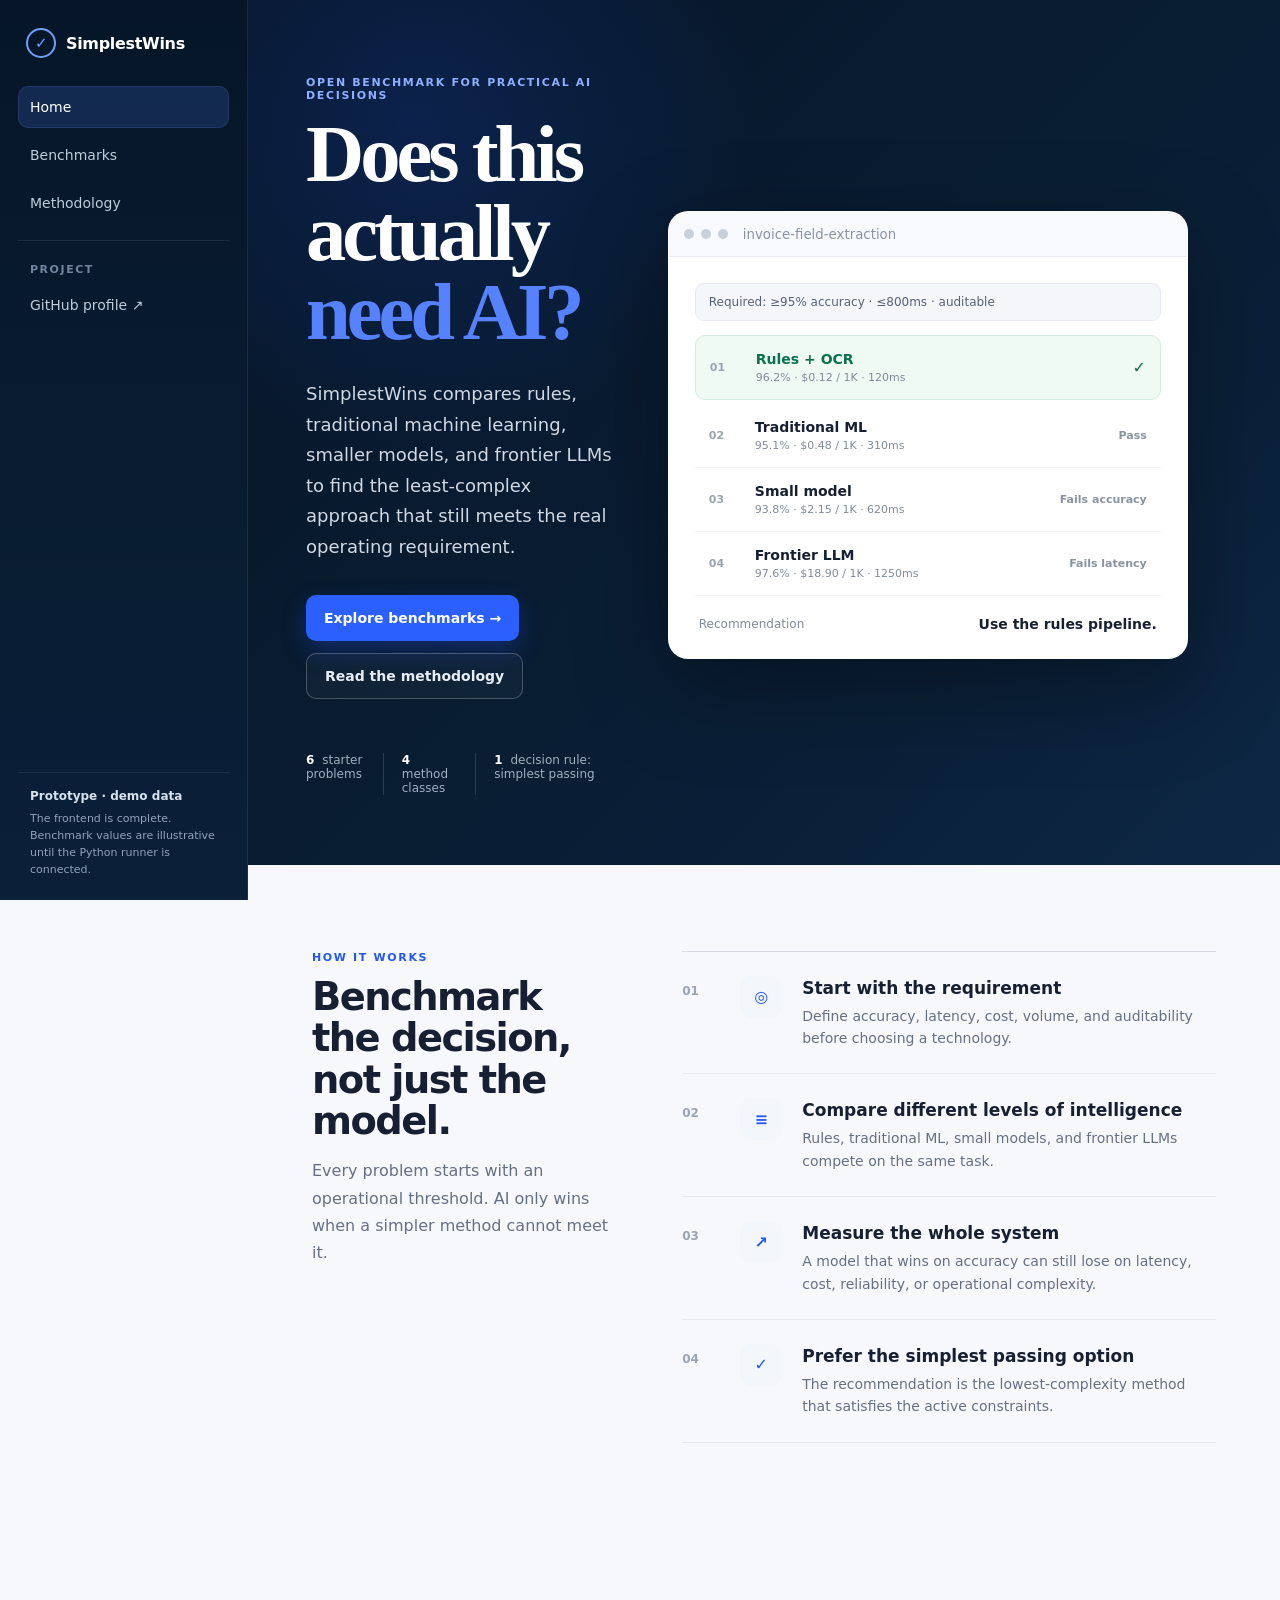
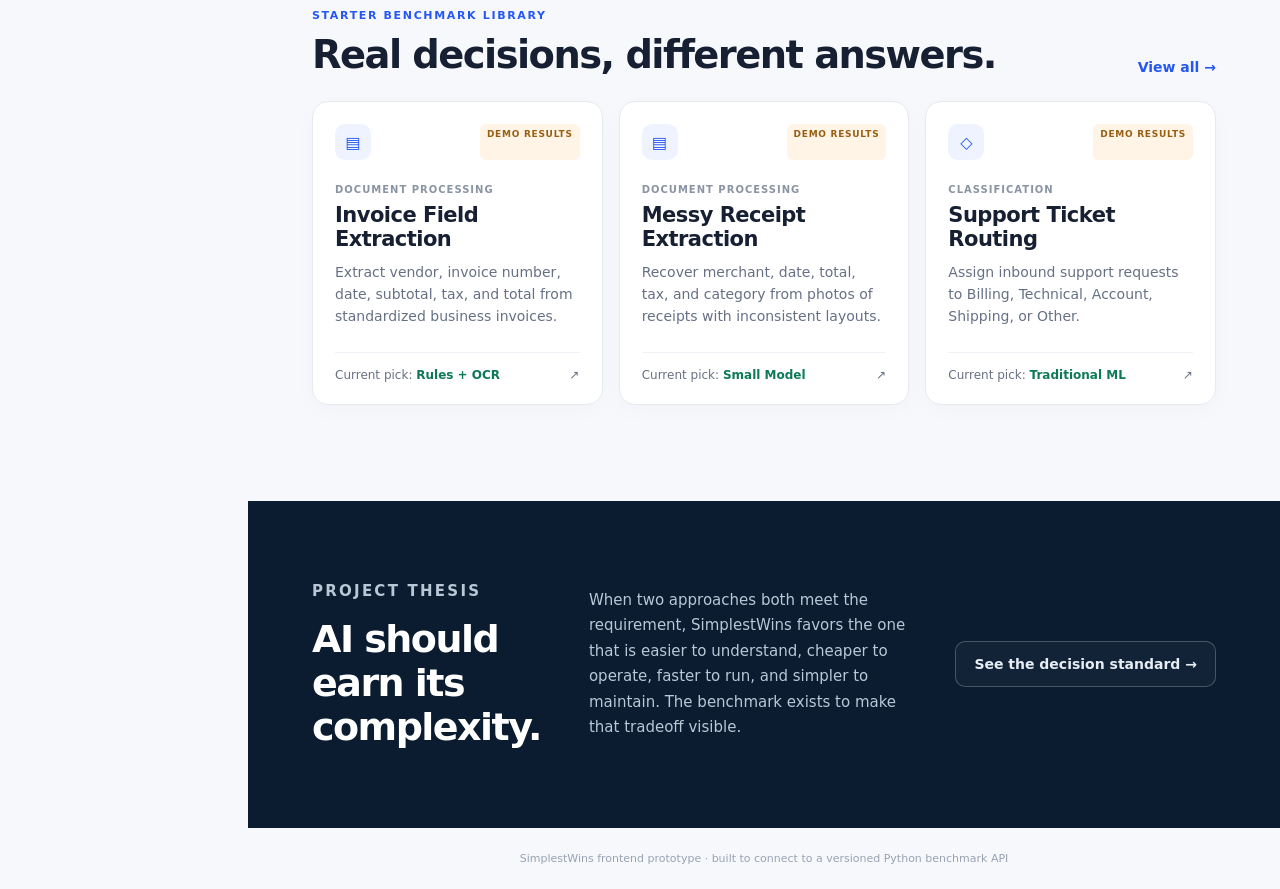
==== frontend/index.html @ 76866b7e "Add SimplestWins frontend, project standard, and backend handoff docs Bring the completed static fro" ====
<!doctype html><html lang="en"><head><meta charset="utf-8"><meta name="viewport" content="width=device-width,initial-scale=1"><meta name="description" content="SimplestWins benchmarks rules, ML, small models, and frontier LLMs to find the simplest method that meets real operating constraints."><title>SimplestWins — Does this actually need AI?</title><link rel="stylesheet" href="assets/styles.css"></head><body>
<div class="shell">
<header class="mobile-header"><div class="brand"><span class="brand-mark">✓</span><span>SimplestWins</span></div><button data-nav-toggle aria-label="Open navigation">☰</button></header>
<aside class="sidebar"><div class="sidebar-brand"><a class="brand" href="index.html"><span class="brand-mark">✓</span><span>SimplestWins</span></a></div><nav class="nav"><a class="active" href="index.html">Home</a><a href="benchmarks.html">Benchmarks</a><a href="methodology.html">Methodology</a></nav><div class="side-label">Project</div><nav class="nav"><a href="https://github.com/ParthD25" target="_blank" rel="noreferrer">GitHub profile ↗</a></nav><div class="side-footer"><strong>Prototype · demo data</strong><p>The frontend is complete. Benchmark values are illustrative until the Python runner is connected.</p></div></aside><button class="sidebar-scrim" hidden aria-label="Close navigation"></button>
<main class="main">
<section class="hero"><div class="hero-copy"><p class="hero-kicker">Open benchmark for practical AI decisions</p><h1>Does this actually <span>need AI?</span></h1><p class="hero-lede">SimplestWins compares rules, traditional machine learning, smaller models, and frontier LLMs to find the least-complex approach that still meets the real operating requirement.</p><div class="actions"><a class="btn primary" href="benchmarks.html">Explore benchmarks →</a><a class="btn secondary" href="methodology.html">Read the methodology</a></div><div class="hero-proof"><span><strong>6</strong> starter problems</span><span><strong>4</strong> method classes</span><span><strong>1</strong> decision rule: simplest passing</span></div></div>
<div class="decision-window"><div class="window-bar"><i></i><i></i><i></i><small>invoice-field-extraction</small></div><div class="decision-content"><div class="decision-question">Required: ≥95% accuracy · ≤800ms · auditable</div><div class="decision-method winner"><span class="method-code">01</span><div><strong>Rules + OCR</strong><small>96.2% · $0.12 / 1K · 120ms</small></div><span>✓</span></div><div class="decision-method"><span class="method-code">02</span><div><strong>Traditional ML</strong><small>95.1% · $0.48 / 1K · 310ms</small></div><span class="method-state">Pass</span></div><div class="decision-method"><span class="method-code">03</span><div><strong>Small model</strong><small>93.8% · $2.15 / 1K · 620ms</small></div><span class="method-state">Fails accuracy</span></div><div class="decision-method"><span class="method-code">04</span><div><strong>Frontier LLM</strong><small>97.6% · $18.90 / 1K · 1250ms</small></div><span class="method-state">Fails latency</span></div><div class="decision-footer"><span>Recommendation</span><strong>Use the rules pipeline.</strong></div></div></div></section>
<section class="section split"><div class="section-intro"><p class="eyebrow">How it works</p><h2>Benchmark the decision, not just the model.</h2><p>Every problem starts with an operational threshold. AI only wins when a simpler method cannot meet it.</p></div><div class="principle-list"><article class="principle-row"><span class="principle-number">01</span><span class="principle-icon">◎</span><div><h3>Start with the requirement</h3><p>Define accuracy, latency, cost, volume, and auditability before choosing a technology.</p></div></article><article class="principle-row"><span class="principle-number">02</span><span class="principle-icon">≡</span><div><h3>Compare different levels of intelligence</h3><p>Rules, traditional ML, small models, and frontier LLMs compete on the same task.</p></div></article><article class="principle-row"><span class="principle-number">03</span><span class="principle-icon">↗</span><div><h3>Measure the whole system</h3><p>A model that wins on accuracy can still lose on latency, cost, reliability, or operational complexity.</p></div></article><article class="principle-row"><span class="principle-number">04</span><span class="principle-icon">✓</span><div><h3>Prefer the simplest passing option</h3><p>The recommendation is the lowest-complexity method that satisfies the active constraints.</p></div></article></div></section>
<section class="featured"><div class="section-heading"><div><p class="eyebrow">Starter benchmark library</p><h2>Real decisions, different answers.</h2></div><a class="text-link" href="benchmarks.html">View all →</a></div><div class="problem-grid" data-home-problems></div></section>
<section class="closing"><div><p class="eyebrow">Project thesis</p><h2>AI should earn its complexity.</h2></div><p>When two approaches both meet the requirement, SimplestWins favors the one that is easier to understand, cheaper to operate, faster to run, and simpler to maintain. The benchmark exists to make that tradeoff visible.</p><a class="btn secondary" href="methodology.html">See the decision standard →</a></section>
<footer class="footer-note">SimplestWins frontend prototype · built to connect to a versioned Python benchmark API</footer>
</main></div>
<script type="module">import{setupMobileNav,renderProblemCards,benchmarkProblems}from'./assets/app.js';setupMobileNav();renderProblemCards(document.querySelector('[data-home-problems]'),benchmarkProblems.slice(0,3));</script></body></html>
---- frontend/assets/styles.css ----
:root{font-family:Inter,ui-sans-serif,system-ui,-apple-system,BlinkMacSystemFont,"Segoe UI",sans-serif;color:#172033;background:#f7f8fb;--ink:#172033;--muted:#667085;--subtle:#98a2b3;--line:#e6e9ef;--line2:#d7dce5;--surface:#fff;--navy:#07192d;--navy2:#0a2039;--blue:#2457f5;--blueSoft:#eef3ff;--green:#15966b;--greenSoft:#eaf8f2;--amber:#b96a08;--amberSoft:#fff4e5;--red:#d14343;--purple:#7756d8}*{box-sizing:border-box}html{scroll-behavior:smooth}body{margin:0;min-width:320px;background:#f7f8fb}a{text-decoration:none;color:inherit}button,input{font:inherit}button{cursor:pointer}a:focus-visible,button:focus-visible,input:focus-visible,[tabindex="0"]:focus-visible{outline:3px solid rgba(36,87,245,.25);outline-offset:2px}.shell{min-height:100vh}.sidebar{position:fixed;inset:0 auto 0 0;width:248px;background:linear-gradient(180deg,#061628 0%,#0a2039 100%);color:#fff;z-index:30;padding:24px 18px 18px;display:flex;flex-direction:column;border-right:1px solid rgba(255,255,255,.08)}.brand{display:flex;align-items:center;gap:10px;font-weight:780;letter-spacing:-.02em}.brand-mark{width:30px;height:30px;border:2px solid #70a0ff;border-radius:50%;display:grid;place-items:center;color:#70a0ff;font-size:15px}.sidebar-brand{padding:4px 8px 28px}.nav{display:grid;gap:6px}.nav a{display:flex;align-items:center;min-height:42px;padding:0 12px;border-radius:10px;color:#bfccda;font-size:14px}.nav a:hover{color:#fff;background:rgba(255,255,255,.06)}.nav a.active{color:#fff;background:rgba(80,130,255,.18);box-shadow:inset 0 0 0 1px rgba(105,148,255,.14)}.side-label{color:#6f86a1;font-size:11px;font-weight:800;text-transform:uppercase;letter-spacing:.14em;padding:22px 12px 8px;border-top:1px solid rgba(255,255,255,.09);margin-top:16px}.side-footer{margin-top:auto;padding:16px 12px 4px;border-top:1px solid rgba(255,255,255,.08);color:#8fa4b9}.side-footer strong{display:block;color:#d8e2ed;font-size:12px}.side-footer p{font-size:11px;line-height:1.55;margin:7px 0 0}.main{margin-left:248px;min-height:100vh}.mobile-header{display:none}.sidebar-scrim{display:none}.page{width:100%}.standard,.benchmark-page{max-width:1420px;margin:0 auto;padding:56px 48px 72px}.eyebrow,.hero-kicker{font-size:11px;text-transform:uppercase;letter-spacing:.15em;font-weight:800;color:var(--blue);margin:0 0 12px}.page-header{margin-bottom:36px}.page-header h1,.benchmark-header h1{margin:0;color:var(--ink);font-size:clamp(36px,4vw,58px);letter-spacing:-.045em;line-height:1.02;max-width:930px}.page-header p{color:var(--muted);font-size:17px;line-height:1.65;max-width:780px;margin:16px 0 0}.hero{min-height:690px;display:grid;grid-template-columns:minmax(0,.9fr) minmax(520px,1.1fr);gap:54px;align-items:center;padding:76px 58px 70px;background:radial-gradient(circle at 16% 14%,rgba(36,87,245,.17),transparent 30%),linear-gradient(135deg,#061526 0%,#0a2038 72%,#0d2745 100%);color:#fff}.hero-copy{max-width:660px}.hero-kicker{color:#8fb0ff}.hero h1{font-family:Georgia,"Times New Roman",serif;font-weight:700;font-size:clamp(56px,6.3vw,92px);line-height:.98;letter-spacing:-.05em;margin:0}.hero h1 span{color:#5682ff}.hero-lede{color:#d1d9e4;font-size:18px;line-height:1.7;max-width:640px;margin:28px 0 0}.actions{display:flex;gap:12px;margin-top:32px;flex-wrap:wrap}.btn{min-height:46px;display:inline-flex;align-items:center;justify-content:center;gap:9px;border-radius:10px;padding:0 18px;font-size:14px;font-weight:730;border:0}.btn.primary{background:#2b60ff;color:#fff;box-shadow:0 10px 24px rgba(36,87,245,.28)}.btn.primary:hover{background:#3d6dff}.btn.secondary{color:#e7edf5;border:1px solid rgba(255,255,255,.23);background:rgba(255,255,255,.03)}.hero-proof{display:flex;margin-top:54px;color:#9fb0c0;font-size:12px}.hero-proof span{padding:0 18px;border-right:1px solid rgba(255,255,255,.14)}.hero-proof span:first-child{padding-left:0}.hero-proof span:last-child{border:0}.hero-proof strong{color:#fff;margin-right:4px}.decision-window{border-radius:20px;overflow:hidden;background:#fff;color:var(--ink);box-shadow:0 30px 90px rgba(0,0,0,.35);border:1px solid rgba(255,255,255,.12)}.window-bar{height:45px;display:flex;align-items:center;gap:7px;padding:0 15px;border-bottom:1px solid #e9edf3;background:#f7f9fc}.window-bar i{width:10px;height:10px;border-radius:50%;background:#c9d0da}.window-bar small{margin-left:8px;color:#8a94a3}.decision-content{padding:26px}.decision-question{background:#f4f6fa;border:1px solid #e7eaf0;color:#566173;font-size:12px;padding:11px 13px;border-radius:9px;margin-bottom:14px}.decision-method{display:grid;grid-template-columns:34px 1fr auto;gap:12px;align-items:center;padding:15px 14px;border-bottom:1px solid #edf0f4}.decision-method strong{display:block;font-size:14px}.decision-method small{display:block;color:#818b98;margin-top:4px;font-size:11px}.decision-method.winner{background:#effaf5;border:1px solid #cfeee0;border-radius:10px;margin-bottom:4px;color:#0b7251}.method-code{font-size:11px;color:#9aa4b1;font-weight:800}.method-state{color:#8993a0;font-size:11px;font-weight:700}.decision-footer{display:flex;justify-content:space-between;align-items:center;padding:20px 4px 0;font-size:12px;color:#808a98}.decision-footer strong{color:var(--ink);font-size:14px}.section{padding:86px 64px;max-width:1500px;margin:0 auto}.split{display:grid;grid-template-columns:.72fr 1.28fr;gap:70px}.section-intro h2,.section-heading h2,.benchmark-panel h2{margin:0;font-size:clamp(28px,3vw,44px);letter-spacing:-.04em;line-height:1.08}.section-intro p:last-child{color:var(--muted);line-height:1.7;max-width:500px}.principle-list{border-top:1px solid var(--line2)}.principle-row{display:grid;grid-template-columns:42px 46px 1fr;gap:16px;align-items:start;padding:24px 0;border-bottom:1px solid var(--line)}.principle-number{color:#9aa4b2;font-size:12px;font-weight:760;padding-top:8px}.principle-icon{width:42px;height:42px;border-radius:11px;display:grid;place-items:center;background:#f3f6fb;color:#2457f5;font-weight:800}.principle-row h3{margin:2px 0 7px;font-size:17px}.principle-row p{margin:0;color:var(--muted);line-height:1.6;font-size:14px}.featured{background:#f7f8fb;padding:80px 64px 96px}.featured>*{max-width:1370px;margin-left:auto;margin-right:auto}.section-heading{display:flex;justify-content:space-between;align-items:end;gap:30px;margin-bottom:26px}.text-link{color:#2457f5;font-size:14px;font-weight:730}.problem-grid{display:grid;grid-template-columns:repeat(3,minmax(0,1fr));gap:16px}.problem-card{min-height:290px;background:#fff;border:1px solid var(--line);border-radius:16px;padding:22px;display:flex;flex-direction:column;justify-content:space-between;gap:24px;transition:.18s ease;box-shadow:0 6px 22px rgba(15,23,42,.025)}.problem-card:hover{transform:translateY(-3px);border-color:#cdd5e0;box-shadow:0 18px 40px rgba(15,23,42,.075)}.problem-card-top{display:flex;justify-content:space-between}.category-icon{width:36px;height:36px;display:grid;place-items:center;border-radius:10px;background:#eef3ff;color:#2457f5;font-weight:800}.status-chip{font-size:9px;font-weight:800;text-transform:uppercase;letter-spacing:.08em;padding:5px 7px;border-radius:6px;background:#fff4e5;color:#985f13}.problem-category{font-size:10px;color:#8a94a3;font-weight:800;text-transform:uppercase;letter-spacing:.1em;margin-bottom:8px}.problem-card h3{font-size:21px;letter-spacing:-.025em;margin:0}.problem-card p{color:var(--muted);font-size:14px;line-height:1.58;margin:10px 0 0}.problem-card-bottom{display:flex;justify-content:space-between;color:#667085;font-size:12px;border-top:1px solid #edf0f4;padding-top:15px}.problem-card-bottom strong{color:#0d7958}.closing{background:#0b1c31;color:#fff;padding:72px 64px;display:grid;grid-template-columns:.6fr 1fr auto;gap:48px;align-items:center}.closing h2{margin:0;font-size:38px;letter-spacing:-.04em}.closing p{color:#b9c7d6;line-height:1.7;font-size:15px}.library-controls{display:flex;gap:18px;justify-content:space-between;align-items:center;border:1px solid var(--line);background:#fff;border-radius:14px;padding:10px}.search-box{min-width:250px;display:flex;align-items:center;padding:0 10px;color:#98a2b3}.search-box input{border:0;outline:0;background:transparent;width:100%;min-height:38px;color:var(--ink)}.tabs{display:flex;gap:4px;flex-wrap:wrap}.tabs button{border:0;background:transparent;color:#667085;padding:10px 12px;border-radius:9px;font-size:12px;font-weight:680}.tabs button.active{background:#eef3ff;color:#2457f5}.library-meta{color:#8b95a3;font-size:12px;margin:18px 2px}.library-meta strong{color:var(--ink)}.benchmark-page{padding-top:38px}.breadcrumb{display:flex;gap:10px;color:#98a2b3;font-size:12px;margin-bottom:28px}.benchmark-header{display:grid;grid-template-columns:1fr 360px;gap:48px;align-items:end;margin-bottom:28px}.benchmark-header p{color:var(--muted);font-size:16px;line-height:1.6;max-width:820px}.header-meta{font-size:10px;text-transform:uppercase;letter-spacing:.1em;font-weight:800;color:#667085;margin-bottom:10px}.benchmark-question{border-left:3px solid #2457f5;padding-left:16px}.benchmark-question span{display:block;color:#98a2b3;font-size:9px;font-weight:800;text-transform:uppercase;letter-spacing:.12em;margin-bottom:6px}.benchmark-question strong{font-size:14px;line-height:1.5}.recommendation-banner{display:grid;grid-template-columns:46px 1fr auto;gap:16px;align-items:center;background:var(--greenSoft);border:1px solid #cdebdc;border-radius:15px;padding:18px 20px;margin-bottom:18px}.recommendation-warning{background:var(--amberSoft);border-color:#f3d6a6}.rec-icon{width:42px;height:42px;display:grid;place-items:center;border-radius:12px;background:#d8f4e8;color:#137b59;font-weight:900}.rec-copy span{color:#248160;font-size:9px;font-weight:800;letter-spacing:.1em;text-transform:uppercase}.rec-copy h2{margin:3px 0 2px;font-size:21px}.rec-copy p{margin:0;color:#587065;font-size:12px}.rec-metrics{display:grid;grid-template-columns:repeat(3,minmax(86px,1fr));gap:18px}.rec-metrics div{border-left:1px solid rgba(21,150,107,.18);padding-left:16px}.rec-metrics span{display:block;font-size:9px;color:#6b7c75}.rec-metrics strong{font-size:16px}.panel{background:#fff;border:1px solid var(--line);border-radius:16px;padding:22px;margin-top:18px}.panel-head{display:flex;justify-content:space-between;align-items:center;margin-bottom:18px}.panel-head h2{font-size:21px;margin:0}.text-btn{border:0;background:transparent;color:#647084;font-size:12px}.requirement-grid{display:grid;grid-template-columns:repeat(4,minmax(0,1fr));gap:12px}.field,.switch{border:1px solid #e9ecf1;border-radius:12px;background:#fafbfc;padding:14px;min-height:116px}.field>span,.switch span{display:block;color:#6d7786;font-size:11px;font-weight:680}.field strong{display:block;font-size:18px;margin:8px 0 13px}.field input[type=range]{width:100%;accent-color:#2457f5}.switch{display:flex;justify-content:space-between;gap:10px}.switch small{display:block;color:#99a3af;font-size:10px;line-height:1.45;margin-top:7px}.switch input{width:18px;height:18px;accent-color:#2457f5}.chart-topline{display:flex;justify-content:space-between;gap:30px;align-items:start;margin-bottom:12px}.chart-topline h2{font-size:22px;margin:0}.chart-summary{min-width:220px;border-left:1px solid var(--line);padding-left:18px}.chart-summary strong,.chart-summary span{display:block}.chart-summary strong{font-size:13px}.chart-summary span{color:#7c8796;font-size:11px;margin-top:4px}.chart-scroll{overflow-x:auto}.scatter{min-width:700px;width:100%}.scatter svg{width:100%;height:auto;display:block}.grid-line{stroke:#e8ebf0;stroke-width:1}.grid-line.vertical{stroke-dasharray:3 5}.axis-label,.axis-title,.threshold-label{fill:#7a8594;font-size:11px}.axis-title{font-size:10px;font-weight:650}.threshold-line{stroke:#8bb39f;stroke-width:1.25;stroke-dasharray:5 5}.threshold-label{fill:#4f8d70;font-size:10px;font-weight:700}.data-point{cursor:pointer}.chart-legend{display:flex;gap:18px;flex-wrap:wrap;border-top:1px solid #edf0f4;padding-top:14px;color:#6c7787;font-size:11px}.legend-dot{width:8px;height:8px;display:inline-block;border-radius:50%;margin-right:5px}.l-rules{background:#15966b}.l-ml{background:#2457f5}.l-small{background:#7756d8}.l-frontier{background:#e24a4a}.table-wrap{overflow-x:auto}.results-table{width:100%;border-collapse:collapse;min-width:820px;font-size:12px}.results-table th{text-align:left;color:#8993a1;font-size:9px;text-transform:uppercase;letter-spacing:.08em;padding:10px 12px;border-bottom:1px solid #e8ebf0}.results-table td{padding:13px 12px;border-bottom:1px solid #eef0f3;vertical-align:middle;color:#485365}.winner-row{background:#f3fbf7}.method-cell{display:flex;align-items:flex-start;gap:10px;max-width:390px}.method-cell strong{display:block;color:#172033}.method-cell small{display:block;color:#8b95a2;font-size:10px;line-height:1.45;margin-top:4px}.method-badge{white-space:nowrap;border-radius:5px;padding:4px 6px;font-size:9px;font-weight:800}.method-rules{color:#0e7d58;background:#e7f7f0}.method-traditional-ml{color:#2457f5;background:#eef3ff}.method-small-model{color:#6949c6;background:#f2eeff}.method-frontier-llm{color:#bd3d3d;background:#fff0f0}.pass-label{color:#17825f}.fail-label{color:#c64949}.evidence-strip{display:grid;grid-template-columns:.75fr .9fr 1.35fr;border-top:1px solid var(--line);border-bottom:1px solid var(--line);margin-top:26px;background:#f7f8fa}.evidence-strip>div{padding:18px;border-right:1px solid var(--line)}.evidence-strip>div:last-child{border:0}.evidence-strip span{display:block;color:#98a2b3;font-size:9px;text-transform:uppercase;font-weight:780;letter-spacing:.1em}.evidence-strip strong{display:block;color:#344054;font-size:11px;line-height:1.45;margin-top:4px}.evidence-strip small{display:block;color:#8c96a3;font-size:10px;margin-top:3px}.methodology-thesis{background:#0b1c31;color:#fff;display:grid;grid-template-columns:44px 1fr;gap:16px;border-radius:18px;padding:28px;margin-bottom:24px}.methodology-thesis .big-icon{color:#83a8ff;font-size:25px}.methodology-thesis span{color:#8fa8c3;text-transform:uppercase;font-size:9px;font-weight:800;letter-spacing:.12em}.methodology-thesis h2{margin:7px 0;font-size:28px;letter-spacing:-.035em}.methodology-thesis p{margin:0;color:#b8c4d1;font-size:13px}.standard-list{border-top:1px solid var(--line2)}.standard-list article{display:grid;grid-template-columns:58px 1fr;gap:18px;padding:22px 4px;border-bottom:1px solid var(--line)}.standard-number{color:#2457f5;font-size:13px;font-weight:800}.standard-list h3{margin:0 0 6px;font-size:17px}.standard-list p{margin:0;color:var(--muted);line-height:1.65;max-width:900px;font-size:14px}.methodology-grid{display:grid;grid-template-columns:repeat(4,minmax(0,1fr));gap:12px;margin-top:24px}.methodology-grid article{border:1px solid var(--line);background:#fff;border-radius:14px;padding:18px}.methodology-grid b{color:#2457f5}.methodology-grid h3{margin:13px 0 7px}.methodology-grid p{margin:0;color:var(--muted);line-height:1.55;font-size:12px}.methodology-callout{margin-top:22px;border:1px solid #cfe8dd;background:#effaf5;padding:17px 18px;border-radius:14px;color:#1d6f55}.methodology-callout p{color:#5e7f72;font-size:12px}.footer-note{padding:24px 48px;color:#98a2b3;font-size:11px;text-align:center}@media(max-width:1180px){.hero{grid-template-columns:1fr}.hero-copy{max-width:780px}.split{grid-template-columns:1fr;gap:30px}.closing{grid-template-columns:1fr;gap:18px}.problem-grid{grid-template-columns:repeat(2,minmax(0,1fr))}.benchmark-header{grid-template-columns:1fr;gap:20px}.requirement-grid{grid-template-columns:repeat(2,minmax(0,1fr))}.recommendation-banner{grid-template-columns:44px 1fr}.rec-metrics{grid-column:2/-1}.methodology-grid{grid-template-columns:repeat(2,minmax(0,1fr))}}@media(max-width:860px){.sidebar{transform:translateX(-104%);transition:.22s ease}.sidebar.sidebar-open{transform:translateX(0)}.main{margin-left:0;padding-top:58px}.mobile-header{position:fixed;inset:0 0 auto 0;z-index:25;height:58px;display:flex;align-items:center;justify-content:space-between;background:#07192d;color:#fff;padding:0 16px;border-bottom:1px solid rgba(255,255,255,.08)}.mobile-header button{width:38px;height:38px;border-radius:9px;border:1px solid rgba(255,255,255,.13);background:rgba(255,255,255,.05);color:#fff}.sidebar-scrim{position:fixed;inset:58px 0 0;z-index:20;background:rgba(2,9,18,.42);border:0;width:100%}.standard,.benchmark-page{padding:38px 20px 56px}.hero{padding:56px 24px 50px}.section,.featured,.closing{padding-left:24px;padding-right:24px}.library-controls{flex-direction:column;align-items:stretch}.search-box{min-width:0}.tabs{overflow-x:auto;flex-wrap:nowrap}.tabs button{white-space:nowrap}.chart-topline{flex-direction:column}.chart-summary{border:0;padding:0}.evidence-strip{grid-template-columns:1fr}.evidence-strip>div{border-right:0;border-bottom:1px solid var(--line)}}@media(max-width:620px){.hero h1{font-size:52px}.hero-lede{font-size:16px}.actions{flex-direction:column}.btn{width:100%}.hero-proof{display:grid;gap:10px}.hero-proof span{border:0;padding:0}.decision-content{padding:16px}.decision-method{grid-template-columns:28px 1fr}.decision-method>:last-child{grid-column:2}.decision-footer{flex-direction:column;align-items:flex-start;gap:4px}.principle-row{grid-template-columns:34px 1fr}.principle-icon{display:none}.problem-grid{grid-template-columns:1fr}.section-heading{align-items:flex-start;flex-direction:column}.requirement-grid,.methodology-grid{grid-template-columns:1fr}.recommendation-banner{grid-template-columns:1fr}.rec-metrics{grid-column:auto;grid-template-columns:repeat(3,1fr);width:100%;gap:6px}.benchmark-header h1,.page-header h1{font-size:38px}.benchmark-page{padding-left:14px;padding-right:14px}.panel{padding:16px}}
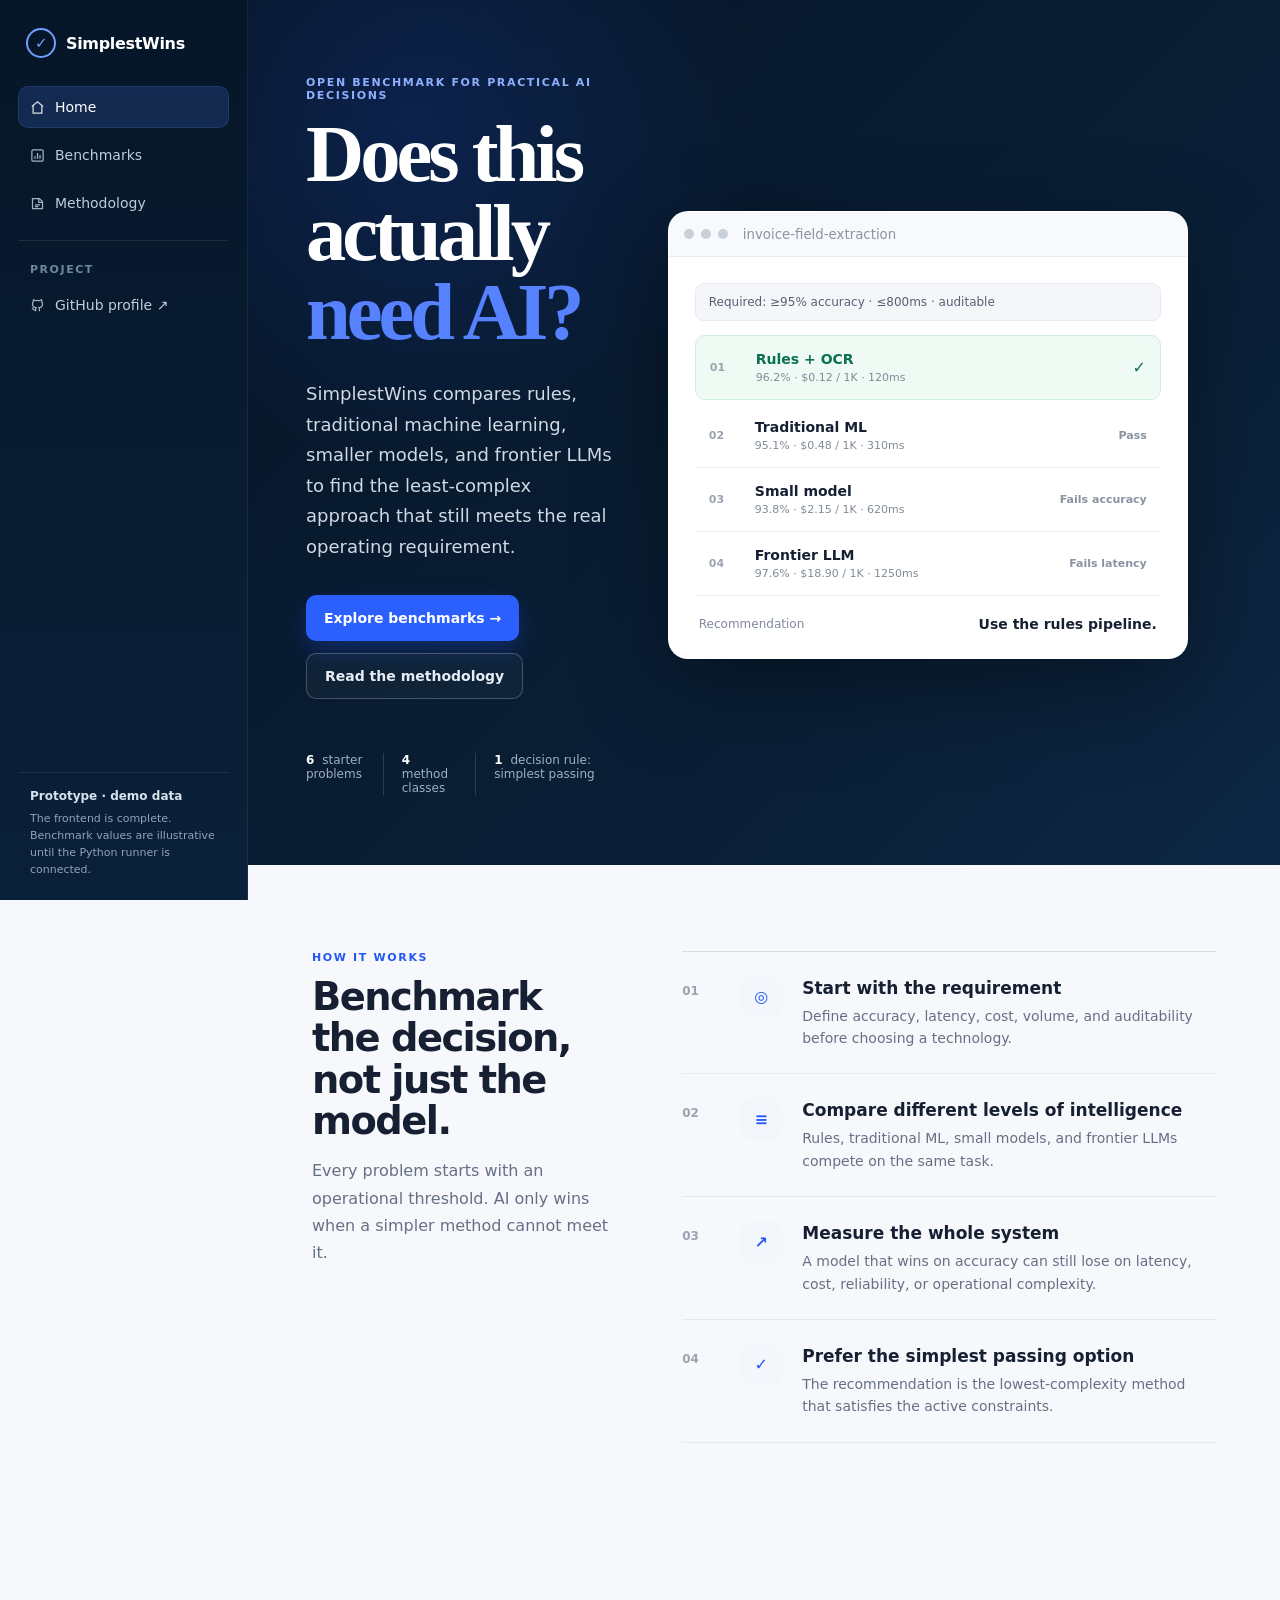
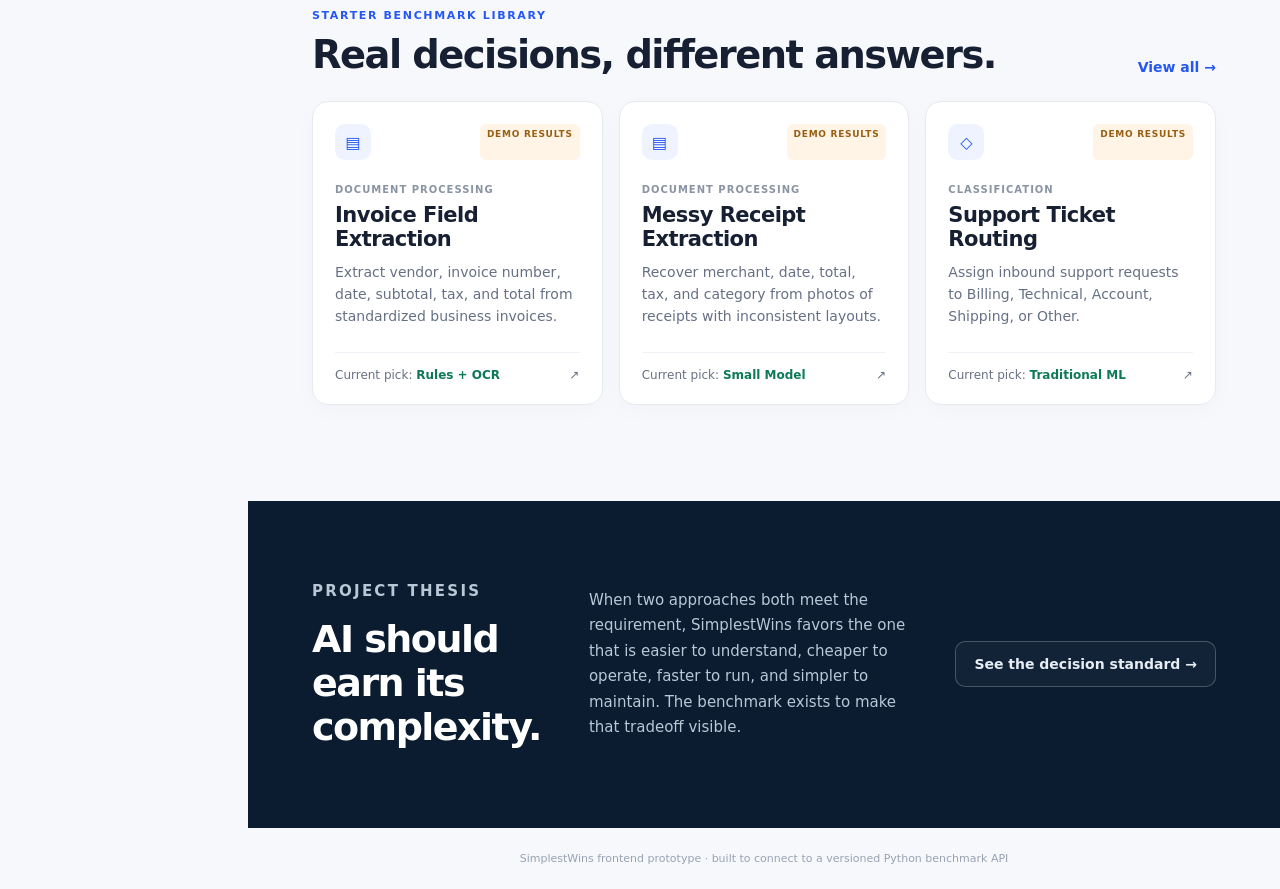
==== commit 35203f00: "Rebuild the benchmark page as a dense decision dashboard The benchmark detail page was a tall single" ====
--- a/frontend/index.html
+++ b/frontend/index.html
@@ -1,7 +1,7 @@
-<!doctype html><html lang="en"><head><meta charset="utf-8"><meta name="viewport" content="width=device-width,initial-scale=1"><meta name="description" content="SimplestWins benchmarks rules, ML, small models, and frontier LLMs to find the simplest method that meets real operating constraints."><title>SimplestWins — Does this actually need AI?</title><link rel="stylesheet" href="assets/styles.css"></head><body>
+<!doctype html><html lang="en"><head><meta charset="utf-8"><meta name="viewport" content="width=device-width,initial-scale=1"><meta name="description" content="SimplestWins benchmarks rules, ML, small models, and frontier LLMs to find the simplest method that meets real operating constraints."><title>SimplestWins — Does this actually need AI?</title><link rel="icon" href="favicon.svg" type="image/svg+xml"><link rel="stylesheet" href="assets/styles.css"></head><body>
 <div class="shell">
 <header class="mobile-header"><div class="brand"><span class="brand-mark">✓</span><span>SimplestWins</span></div><button data-nav-toggle aria-label="Open navigation">☰</button></header>
-<aside class="sidebar"><div class="sidebar-brand"><a class="brand" href="index.html"><span class="brand-mark">✓</span><span>SimplestWins</span></a></div><nav class="nav"><a class="active" href="index.html">Home</a><a href="benchmarks.html">Benchmarks</a><a href="methodology.html">Methodology</a></nav><div class="side-label">Project</div><nav class="nav"><a href="https://github.com/ParthD25" target="_blank" rel="noreferrer">GitHub profile ↗</a></nav><div class="side-footer"><strong>Prototype · demo data</strong><p>The frontend is complete. Benchmark values are illustrative until the Python runner is connected.</p></div></aside><button class="sidebar-scrim" hidden aria-label="Close navigation"></button>
+<aside class="sidebar"><div class="sidebar-brand"><a class="brand" href="index.html"><span class="brand-mark">✓</span><span>SimplestWins</span></a></div><nav class="nav"><a class="active" href="index.html"><svg viewBox="0 0 24 24" fill="none" stroke="currentColor" stroke-width="2" aria-hidden="true"><path d="M3 10.5 12 3l9 7.5"/><path d="M5 9.5V21h14V9.5"/></svg>Home</a><a href="benchmarks.html"><svg viewBox="0 0 24 24" fill="none" stroke="currentColor" stroke-width="2" aria-hidden="true"><rect x="3" y="3" width="18" height="18" rx="2"/><path d="M8 13v4M12 8v9M16 11v6"/></svg>Benchmarks</a><a href="methodology.html"><svg viewBox="0 0 24 24" fill="none" stroke="currentColor" stroke-width="2" aria-hidden="true"><path d="M4 4h11l5 5v11H4z"/><path d="M14 4v6h6M8 14h8M8 17h5"/></svg>Methodology</a></nav><div class="side-label">Project</div><nav class="nav"><a href="https://github.com/ParthD25" target="_blank" rel="noreferrer"><svg viewBox="0 0 24 24" fill="none" stroke="currentColor" stroke-width="2" aria-hidden="true"><path d="M9 19c-4 1.4-4-2.5-6-3m12 5v-3.5c0-1 .1-1.4-.5-2 2.8-.3 5.5-1.4 5.5-6a4.6 4.6 0 0 0-1.3-3.2 4.3 4.3 0 0 0-.1-3.2s-1.1-.3-3.5 1.3a12 12 0 0 0-6.2 0C6.5 2.8 5.4 3.1 5.4 3.1a4.3 4.3 0 0 0-.1 3.2A4.6 4.6 0 0 0 4 9.5c0 4.6 2.7 5.7 5.5 6-.6.6-.6 1.2-.5 2V21"/></svg>GitHub profile ↗</a></nav><div class="side-footer"><strong>Prototype · demo data</strong><p>The frontend is complete. Benchmark values are illustrative until the Python runner is connected.</p></div></aside><button class="sidebar-scrim" hidden aria-label="Close navigation"></button>
 <main class="main">
 <section class="hero"><div class="hero-copy"><p class="hero-kicker">Open benchmark for practical AI decisions</p><h1>Does this actually <span>need AI?</span></h1><p class="hero-lede">SimplestWins compares rules, traditional machine learning, smaller models, and frontier LLMs to find the least-complex approach that still meets the real operating requirement.</p><div class="actions"><a class="btn primary" href="benchmarks.html">Explore benchmarks →</a><a class="btn secondary" href="methodology.html">Read the methodology</a></div><div class="hero-proof"><span><strong>6</strong> starter problems</span><span><strong>4</strong> method classes</span><span><strong>1</strong> decision rule: simplest passing</span></div></div>
 <div class="decision-window"><div class="window-bar"><i></i><i></i><i></i><small>invoice-field-extraction</small></div><div class="decision-content"><div class="decision-question">Required: ≥95% accuracy · ≤800ms · auditable</div><div class="decision-method winner"><span class="method-code">01</span><div><strong>Rules + OCR</strong><small>96.2% · $0.12 / 1K · 120ms</small></div><span>✓</span></div><div class="decision-method"><span class="method-code">02</span><div><strong>Traditional ML</strong><small>95.1% · $0.48 / 1K · 310ms</small></div><span class="method-state">Pass</span></div><div class="decision-method"><span class="method-code">03</span><div><strong>Small model</strong><small>93.8% · $2.15 / 1K · 620ms</small></div><span class="method-state">Fails accuracy</span></div><div class="decision-method"><span class="method-code">04</span><div><strong>Frontier LLM</strong><small>97.6% · $18.90 / 1K · 1250ms</small></div><span class="method-state">Fails latency</span></div><div class="decision-footer"><span>Recommendation</span><strong>Use the rules pipeline.</strong></div></div></div></section>
--- a/frontend/assets/styles.css
+++ b/frontend/assets/styles.css
@@ -1 +1,132 @@
 :root{font-family:Inter,ui-sans-serif,system-ui,-apple-system,BlinkMacSystemFont,"Segoe UI",sans-serif;color:#172033;background:#f7f8fb;--ink:#172033;--muted:#667085;--subtle:#98a2b3;--line:#e6e9ef;--line2:#d7dce5;--surface:#fff;--navy:#07192d;--navy2:#0a2039;--blue:#2457f5;--blueSoft:#eef3ff;--green:#15966b;--greenSoft:#eaf8f2;--amber:#b96a08;--amberSoft:#fff4e5;--red:#d14343;--purple:#7756d8}*{box-sizing:border-box}html{scroll-behavior:smooth}body{margin:0;min-width:320px;background:#f7f8fb}a{text-decoration:none;color:inherit}button,input{font:inherit}button{cursor:pointer}a:focus-visible,button:focus-visible,input:focus-visible,[tabindex="0"]:focus-visible{outline:3px solid rgba(36,87,245,.25);outline-offset:2px}.shell{min-height:100vh}.sidebar{position:fixed;inset:0 auto 0 0;width:248px;background:linear-gradient(180deg,#061628 0%,#0a2039 100%);color:#fff;z-index:30;padding:24px 18px 18px;display:flex;flex-direction:column;border-right:1px solid rgba(255,255,255,.08)}.brand{display:flex;align-items:center;gap:10px;font-weight:780;letter-spacing:-.02em}.brand-mark{width:30px;height:30px;border:2px solid #70a0ff;border-radius:50%;display:grid;place-items:center;color:#70a0ff;font-size:15px}.sidebar-brand{padding:4px 8px 28px}.nav{display:grid;gap:6px}.nav a{display:flex;align-items:center;min-height:42px;padding:0 12px;border-radius:10px;color:#bfccda;font-size:14px}.nav a:hover{color:#fff;background:rgba(255,255,255,.06)}.nav a.active{color:#fff;background:rgba(80,130,255,.18);box-shadow:inset 0 0 0 1px rgba(105,148,255,.14)}.side-label{color:#6f86a1;font-size:11px;font-weight:800;text-transform:uppercase;letter-spacing:.14em;padding:22px 12px 8px;border-top:1px solid rgba(255,255,255,.09);margin-top:16px}.side-footer{margin-top:auto;padding:16px 12px 4px;border-top:1px solid rgba(255,255,255,.08);color:#8fa4b9}.side-footer strong{display:block;color:#d8e2ed;font-size:12px}.side-footer p{font-size:11px;line-height:1.55;margin:7px 0 0}.main{margin-left:248px;min-height:100vh}.mobile-header{display:none}.sidebar-scrim{display:none}.page{width:100%}.standard,.benchmark-page{max-width:1420px;margin:0 auto;padding:56px 48px 72px}.eyebrow,.hero-kicker{font-size:11px;text-transform:uppercase;letter-spacing:.15em;font-weight:800;color:var(--blue);margin:0 0 12px}.page-header{margin-bottom:36px}.page-header h1,.benchmark-header h1{margin:0;color:var(--ink);font-size:clamp(36px,4vw,58px);letter-spacing:-.045em;line-height:1.02;max-width:930px}.page-header p{color:var(--muted);font-size:17px;line-height:1.65;max-width:780px;margin:16px 0 0}.hero{min-height:690px;display:grid;grid-template-columns:minmax(0,.9fr) minmax(520px,1.1fr);gap:54px;align-items:center;padding:76px 58px 70px;background:radial-gradient(circle at 16% 14%,rgba(36,87,245,.17),transparent 30%),linear-gradient(135deg,#061526 0%,#0a2038 72%,#0d2745 100%);color:#fff}.hero-copy{max-width:660px}.hero-kicker{color:#8fb0ff}.hero h1{font-family:Georgia,"Times New Roman",serif;font-weight:700;font-size:clamp(56px,6.3vw,92px);line-height:.98;letter-spacing:-.05em;margin:0}.hero h1 span{color:#5682ff}.hero-lede{color:#d1d9e4;font-size:18px;line-height:1.7;max-width:640px;margin:28px 0 0}.actions{display:flex;gap:12px;margin-top:32px;flex-wrap:wrap}.btn{min-height:46px;display:inline-flex;align-items:center;justify-content:center;gap:9px;border-radius:10px;padding:0 18px;font-size:14px;font-weight:730;border:0}.btn.primary{background:#2b60ff;color:#fff;box-shadow:0 10px 24px rgba(36,87,245,.28)}.btn.primary:hover{background:#3d6dff}.btn.secondary{color:#e7edf5;border:1px solid rgba(255,255,255,.23);background:rgba(255,255,255,.03)}.hero-proof{display:flex;margin-top:54px;color:#9fb0c0;font-size:12px}.hero-proof span{padding:0 18px;border-right:1px solid rgba(255,255,255,.14)}.hero-proof span:first-child{padding-left:0}.hero-proof span:last-child{border:0}.hero-proof strong{color:#fff;margin-right:4px}.decision-window{border-radius:20px;overflow:hidden;background:#fff;color:var(--ink);box-shadow:0 30px 90px rgba(0,0,0,.35);border:1px solid rgba(255,255,255,.12)}.window-bar{height:45px;display:flex;align-items:center;gap:7px;padding:0 15px;border-bottom:1px solid #e9edf3;background:#f7f9fc}.window-bar i{width:10px;height:10px;border-radius:50%;background:#c9d0da}.window-bar small{margin-left:8px;color:#8a94a3}.decision-content{padding:26px}.decision-question{background:#f4f6fa;border:1px solid #e7eaf0;color:#566173;font-size:12px;padding:11px 13px;border-radius:9px;margin-bottom:14px}.decision-method{display:grid;grid-template-columns:34px 1fr auto;gap:12px;align-items:center;padding:15px 14px;border-bottom:1px solid #edf0f4}.decision-method strong{display:block;font-size:14px}.decision-method small{display:block;color:#818b98;margin-top:4px;font-size:11px}.decision-method.winner{background:#effaf5;border:1px solid #cfeee0;border-radius:10px;margin-bottom:4px;color:#0b7251}.method-code{font-size:11px;color:#9aa4b1;font-weight:800}.method-state{color:#8993a0;font-size:11px;font-weight:700}.decision-footer{display:flex;justify-content:space-between;align-items:center;padding:20px 4px 0;font-size:12px;color:#808a98}.decision-footer strong{color:var(--ink);font-size:14px}.section{padding:86px 64px;max-width:1500px;margin:0 auto}.split{display:grid;grid-template-columns:.72fr 1.28fr;gap:70px}.section-intro h2,.section-heading h2,.benchmark-panel h2{margin:0;font-size:clamp(28px,3vw,44px);letter-spacing:-.04em;line-height:1.08}.section-intro p:last-child{color:var(--muted);line-height:1.7;max-width:500px}.principle-list{border-top:1px solid var(--line2)}.principle-row{display:grid;grid-template-columns:42px 46px 1fr;gap:16px;align-items:start;padding:24px 0;border-bottom:1px solid var(--line)}.principle-number{color:#9aa4b2;font-size:12px;font-weight:760;padding-top:8px}.principle-icon{width:42px;height:42px;border-radius:11px;display:grid;place-items:center;background:#f3f6fb;color:#2457f5;font-weight:800}.principle-row h3{margin:2px 0 7px;font-size:17px}.principle-row p{margin:0;color:var(--muted);line-height:1.6;font-size:14px}.featured{background:#f7f8fb;padding:80px 64px 96px}.featured>*{max-width:1370px;margin-left:auto;margin-right:auto}.section-heading{display:flex;justify-content:space-between;align-items:end;gap:30px;margin-bottom:26px}.text-link{color:#2457f5;font-size:14px;font-weight:730}.problem-grid{display:grid;grid-template-columns:repeat(3,minmax(0,1fr));gap:16px}.problem-card{min-height:290px;background:#fff;border:1px solid var(--line);border-radius:16px;padding:22px;display:flex;flex-direction:column;justify-content:space-between;gap:24px;transition:.18s ease;box-shadow:0 6px 22px rgba(15,23,42,.025)}.problem-card:hover{transform:translateY(-3px);border-color:#cdd5e0;box-shadow:0 18px 40px rgba(15,23,42,.075)}.problem-card-top{display:flex;justify-content:space-between}.category-icon{width:36px;height:36px;display:grid;place-items:center;border-radius:10px;background:#eef3ff;color:#2457f5;font-weight:800}.status-chip{font-size:9px;font-weight:800;text-transform:uppercase;letter-spacing:.08em;padding:5px 7px;border-radius:6px;background:#fff4e5;color:#985f13}.problem-category{font-size:10px;color:#8a94a3;font-weight:800;text-transform:uppercase;letter-spacing:.1em;margin-bottom:8px}.problem-card h3{font-size:21px;letter-spacing:-.025em;margin:0}.problem-card p{color:var(--muted);font-size:14px;line-height:1.58;margin:10px 0 0}.problem-card-bottom{display:flex;justify-content:space-between;color:#667085;font-size:12px;border-top:1px solid #edf0f4;padding-top:15px}.problem-card-bottom strong{color:#0d7958}.closing{background:#0b1c31;color:#fff;padding:72px 64px;display:grid;grid-template-columns:.6fr 1fr auto;gap:48px;align-items:center}.closing h2{margin:0;font-size:38px;letter-spacing:-.04em}.closing p{color:#b9c7d6;line-height:1.7;font-size:15px}.library-controls{display:flex;gap:18px;justify-content:space-between;align-items:center;border:1px solid var(--line);background:#fff;border-radius:14px;padding:10px}.search-box{min-width:250px;display:flex;align-items:center;padding:0 10px;color:#98a2b3}.search-box input{border:0;outline:0;background:transparent;width:100%;min-height:38px;color:var(--ink)}.tabs{display:flex;gap:4px;flex-wrap:wrap}.tabs button{border:0;background:transparent;color:#667085;padding:10px 12px;border-radius:9px;font-size:12px;font-weight:680}.tabs button.active{background:#eef3ff;color:#2457f5}.library-meta{color:#8b95a3;font-size:12px;margin:18px 2px}.library-meta strong{color:var(--ink)}.benchmark-page{padding-top:38px}.breadcrumb{display:flex;gap:10px;color:#98a2b3;font-size:12px;margin-bottom:28px}.benchmark-header{display:grid;grid-template-columns:1fr 360px;gap:48px;align-items:end;margin-bottom:28px}.benchmark-header p{color:var(--muted);font-size:16px;line-height:1.6;max-width:820px}.header-meta{font-size:10px;text-transform:uppercase;letter-spacing:.1em;font-weight:800;color:#667085;margin-bottom:10px}.benchmark-question{border-left:3px solid #2457f5;padding-left:16px}.benchmark-question span{display:block;color:#98a2b3;font-size:9px;font-weight:800;text-transform:uppercase;letter-spacing:.12em;margin-bottom:6px}.benchmark-question strong{font-size:14px;line-height:1.5}.recommendation-banner{display:grid;grid-template-columns:46px 1fr auto;gap:16px;align-items:center;background:var(--greenSoft);border:1px solid #cdebdc;border-radius:15px;padding:18px 20px;margin-bottom:18px}.recommendation-warning{background:var(--amberSoft);border-color:#f3d6a6}.rec-icon{width:42px;height:42px;display:grid;place-items:center;border-radius:12px;background:#d8f4e8;color:#137b59;font-weight:900}.rec-copy span{color:#248160;font-size:9px;font-weight:800;letter-spacing:.1em;text-transform:uppercase}.rec-copy h2{margin:3px 0 2px;font-size:21px}.rec-copy p{margin:0;color:#587065;font-size:12px}.rec-metrics{display:grid;grid-template-columns:repeat(3,minmax(86px,1fr));gap:18px}.rec-metrics div{border-left:1px solid rgba(21,150,107,.18);padding-left:16px}.rec-metrics span{display:block;font-size:9px;color:#6b7c75}.rec-metrics strong{font-size:16px}.panel{background:#fff;border:1px solid var(--line);border-radius:16px;padding:22px;margin-top:18px}.panel-head{display:flex;justify-content:space-between;align-items:center;margin-bottom:18px}.panel-head h2{font-size:21px;margin:0}.text-btn{border:0;background:transparent;color:#647084;font-size:12px}.requirement-grid{display:grid;grid-template-columns:repeat(4,minmax(0,1fr));gap:12px}.field,.switch{border:1px solid #e9ecf1;border-radius:12px;background:#fafbfc;padding:14px;min-height:116px}.field>span,.switch span{display:block;color:#6d7786;font-size:11px;font-weight:680}.field strong{display:block;font-size:18px;margin:8px 0 13px}.field input[type=range]{width:100%;accent-color:#2457f5}.switch{display:flex;justify-content:space-between;gap:10px}.switch small{display:block;color:#99a3af;font-size:10px;line-height:1.45;margin-top:7px}.switch input{width:18px;height:18px;accent-color:#2457f5}.chart-topline{display:flex;justify-content:space-between;gap:30px;align-items:start;margin-bottom:12px}.chart-topline h2{font-size:22px;margin:0}.chart-summary{min-width:220px;border-left:1px solid var(--line);padding-left:18px}.chart-summary strong,.chart-summary span{display:block}.chart-summary strong{font-size:13px}.chart-summary span{color:#7c8796;font-size:11px;margin-top:4px}.chart-scroll{overflow-x:auto}.scatter{min-width:700px;width:100%}.scatter svg{width:100%;height:auto;display:block}.grid-line{stroke:#e8ebf0;stroke-width:1}.grid-line.vertical{stroke-dasharray:3 5}.axis-label,.axis-title,.threshold-label{fill:#7a8594;font-size:11px}.axis-title{font-size:10px;font-weight:650}.threshold-line{stroke:#8bb39f;stroke-width:1.25;stroke-dasharray:5 5}.threshold-label{fill:#4f8d70;font-size:10px;font-weight:700}.data-point{cursor:pointer}.chart-legend{display:flex;gap:18px;flex-wrap:wrap;border-top:1px solid #edf0f4;padding-top:14px;color:#6c7787;font-size:11px}.legend-dot{width:8px;height:8px;display:inline-block;border-radius:50%;margin-right:5px}.l-rules{background:#15966b}.l-ml{background:#2457f5}.l-small{background:#7756d8}.l-frontier{background:#e24a4a}.table-wrap{overflow-x:auto}.results-table{width:100%;border-collapse:collapse;min-width:820px;font-size:12px}.results-table th{text-align:left;color:#8993a1;font-size:9px;text-transform:uppercase;letter-spacing:.08em;padding:10px 12px;border-bottom:1px solid #e8ebf0}.results-table td{padding:13px 12px;border-bottom:1px solid #eef0f3;vertical-align:middle;color:#485365}.winner-row{background:#f3fbf7}.method-cell{display:flex;align-items:flex-start;gap:10px;max-width:390px}.method-cell strong{display:block;color:#172033}.method-cell small{display:block;color:#8b95a2;font-size:10px;line-height:1.45;margin-top:4px}.method-badge{white-space:nowrap;border-radius:5px;padding:4px 6px;font-size:9px;font-weight:800}.method-rules{color:#0e7d58;background:#e7f7f0}.method-traditional-ml{color:#2457f5;background:#eef3ff}.method-small-model{color:#6949c6;background:#f2eeff}.method-frontier-llm{color:#bd3d3d;background:#fff0f0}.pass-label{color:#17825f}.fail-label{color:#c64949}.evidence-strip{display:grid;grid-template-columns:.75fr .9fr 1.35fr;border-top:1px solid var(--line);border-bottom:1px solid var(--line);margin-top:26px;background:#f7f8fa}.evidence-strip>div{padding:18px;border-right:1px solid var(--line)}.evidence-strip>div:last-child{border:0}.evidence-strip span{display:block;color:#98a2b3;font-size:9px;text-transform:uppercase;font-weight:780;letter-spacing:.1em}.evidence-strip strong{display:block;color:#344054;font-size:11px;line-height:1.45;margin-top:4px}.evidence-strip small{display:block;color:#8c96a3;font-size:10px;margin-top:3px}.methodology-thesis{background:#0b1c31;color:#fff;display:grid;grid-template-columns:44px 1fr;gap:16px;border-radius:18px;padding:28px;margin-bottom:24px}.methodology-thesis .big-icon{color:#83a8ff;font-size:25px}.methodology-thesis span{color:#8fa8c3;text-transform:uppercase;font-size:9px;font-weight:800;letter-spacing:.12em}.methodology-thesis h2{margin:7px 0;font-size:28px;letter-spacing:-.035em}.methodology-thesis p{margin:0;color:#b8c4d1;font-size:13px}.standard-list{border-top:1px solid var(--line2)}.standard-list article{display:grid;grid-template-columns:58px 1fr;gap:18px;padding:22px 4px;border-bottom:1px solid var(--line)}.standard-number{color:#2457f5;font-size:13px;font-weight:800}.standard-list h3{margin:0 0 6px;font-size:17px}.standard-list p{margin:0;color:var(--muted);line-height:1.65;max-width:900px;font-size:14px}.methodology-grid{display:grid;grid-template-columns:repeat(4,minmax(0,1fr));gap:12px;margin-top:24px}.methodology-grid article{border:1px solid var(--line);background:#fff;border-radius:14px;padding:18px}.methodology-grid b{color:#2457f5}.methodology-grid h3{margin:13px 0 7px}.methodology-grid p{margin:0;color:var(--muted);line-height:1.55;font-size:12px}.methodology-callout{margin-top:22px;border:1px solid #cfe8dd;background:#effaf5;padding:17px 18px;border-radius:14px;color:#1d6f55}.methodology-callout p{color:#5e7f72;font-size:12px}.footer-note{padding:24px 48px;color:#98a2b3;font-size:11px;text-align:center}@media(max-width:1180px){.hero{grid-template-columns:1fr}.hero-copy{max-width:780px}.split{grid-template-columns:1fr;gap:30px}.closing{grid-template-columns:1fr;gap:18px}.problem-grid{grid-template-columns:repeat(2,minmax(0,1fr))}.benchmark-header{grid-template-columns:1fr;gap:20px}.requirement-grid{grid-template-columns:repeat(2,minmax(0,1fr))}.recommendation-banner{grid-template-columns:44px 1fr}.rec-metrics{grid-column:2/-1}.methodology-grid{grid-template-columns:repeat(2,minmax(0,1fr))}}@media(max-width:860px){.sidebar{transform:translateX(-104%);transition:.22s ease}.sidebar.sidebar-open{transform:translateX(0)}.main{margin-left:0;padding-top:58px}.mobile-header{position:fixed;inset:0 0 auto 0;z-index:25;height:58px;display:flex;align-items:center;justify-content:space-between;background:#07192d;color:#fff;padding:0 16px;border-bottom:1px solid rgba(255,255,255,.08)}.mobile-header button{width:38px;height:38px;border-radius:9px;border:1px solid rgba(255,255,255,.13);background:rgba(255,255,255,.05);color:#fff}.sidebar-scrim{position:fixed;inset:58px 0 0;z-index:20;background:rgba(2,9,18,.42);border:0;width:100%}.standard,.benchmark-page{padding:38px 20px 56px}.hero{padding:56px 24px 50px}.section,.featured,.closing{padding-left:24px;padding-right:24px}.library-controls{flex-direction:column;align-items:stretch}.search-box{min-width:0}.tabs{overflow-x:auto;flex-wrap:nowrap}.tabs button{white-space:nowrap}.chart-topline{flex-direction:column}.chart-summary{border:0;padding:0}.evidence-strip{grid-template-columns:1fr}.evidence-strip>div{border-right:0;border-bottom:1px solid var(--line)}}@media(max-width:620px){.hero h1{font-size:52px}.hero-lede{font-size:16px}.actions{flex-direction:column}.btn{width:100%}.hero-proof{display:grid;gap:10px}.hero-proof span{border:0;padding:0}.decision-content{padding:16px}.decision-method{grid-template-columns:28px 1fr}.decision-method>:last-child{grid-column:2}.decision-footer{flex-direction:column;align-items:flex-start;gap:4px}.principle-row{grid-template-columns:34px 1fr}.principle-icon{display:none}.problem-grid{grid-template-columns:1fr}.section-heading{align-items:flex-start;flex-direction:column}.requirement-grid,.methodology-grid{grid-template-columns:1fr}.recommendation-banner{grid-template-columns:1fr}.rec-metrics{grid-column:auto;grid-template-columns:repeat(3,1fr);width:100%;gap:6px}.benchmark-header h1,.page-header h1{font-size:38px}.benchmark-page{padding-left:14px;padding-right:14px}.panel{padding:16px}}
+
+/* ============================================================================
+   Dashboard workspace — benchmark detail
+   Three zones: fixed rail (nav), fluid workspace, right rail (context).
+   Built to the density of docs/qa/design-concept.png.
+   ============================================================================ */
+.workspace{display:grid;grid-template-columns:minmax(0,1fr) 310px;gap:18px;max-width:1640px;margin:0 auto;padding:18px 26px 44px;align-items:start}
+.work-main{min-width:0;display:flex;flex-direction:column;gap:14px}
+
+/* Top bar: breadcrumb on the left, page actions on the right. */
+.topbar{display:flex;align-items:center;justify-content:space-between;gap:16px;padding-bottom:14px;border-bottom:1px solid var(--line)}
+.crumbs{display:flex;align-items:center;gap:8px;color:var(--subtle);font-size:12.5px;min-width:0}
+.crumbs a{color:var(--muted)}
+.crumbs a:hover{color:var(--blue)}
+.crumbs .crumb-current{color:var(--ink);font-weight:600;white-space:nowrap;overflow:hidden;text-overflow:ellipsis}
+.topbar-actions{display:flex;gap:8px;flex-shrink:0}
+.btn-sm{min-height:34px;display:inline-flex;align-items:center;gap:7px;border-radius:8px;padding:0 13px;font-size:12.5px;font-weight:650;border:1px solid var(--line2);background:#fff;color:var(--ink)}
+.btn-sm:hover{border-color:#c2cad6;background:#fbfcfe}
+.btn-sm.accent{background:var(--blue);border-color:var(--blue);color:#fff}
+.btn-sm.accent:hover{background:#1c49d6}
+.btn-sm svg{width:13px;height:13px}
+
+/* Title block — compact, so the evidence sits above the fold. */
+.bench-head h1{margin:0;font-size:31px;letter-spacing:-.032em;line-height:1.15}
+.bench-head p{margin:7px 0 0;color:var(--muted);font-size:14px;line-height:1.6;max-width:900px}
+.bench-head .head-row{display:flex;align-items:flex-start;justify-content:space-between;gap:28px}
+.state-pill{flex-shrink:0;display:inline-flex;align-items:center;gap:6px;font-size:10px;font-weight:800;letter-spacing:.08em;text-transform:uppercase;padding:6px 9px;border-radius:6px;background:var(--amberSoft);color:#985f13;border:1px solid #f3ddb8}
+
+/* Requirements strip: chips summarise, Edit reveals the sliders. */
+.req-bar{display:flex;align-items:center;gap:12px;flex-wrap:wrap;padding:12px 14px;background:#fff;border:1px solid var(--line);border-radius:12px}
+.req-bar-label{font-size:12.5px;font-weight:700;color:var(--ink);flex-shrink:0}
+.req-chips{display:flex;gap:7px;flex-wrap:wrap;flex:1;min-width:0}
+.req-chip{display:inline-flex;align-items:center;font-size:12px;color:#41506b;background:#f4f6fa;border:1px solid #e4e8f0;border-radius:7px;padding:6px 10px;white-space:nowrap}
+.req-chip strong{font-weight:680;color:var(--ink);margin-left:4px}
+.req-chip.off{color:var(--subtle);background:#fafbfc}
+.req-actions{display:flex;gap:6px;flex-shrink:0}
+.req-editor{background:#fff;border:1px solid var(--line);border-radius:12px;padding:16px}
+.req-editor[hidden]{display:none}
+.req-editor-head{display:flex;justify-content:space-between;align-items:center;margin-bottom:14px}
+.req-editor-head h2{margin:0;font-size:15px;letter-spacing:-.01em}
+
+/* KPI strip — the five numbers that answer the question at a glance. */
+.kpi-strip{display:grid;grid-template-columns:1.5fr repeat(4,minmax(0,1fr));gap:10px}
+.kpi{background:#fff;border:1px solid var(--line);border-radius:12px;padding:13px 15px;min-height:82px;display:flex;flex-direction:column;justify-content:center}
+.kpi span{display:block;font-size:10.5px;font-weight:700;letter-spacing:.03em;color:var(--muted);margin-bottom:6px}
+.kpi strong{display:block;font-size:20px;letter-spacing:-.03em;line-height:1.15;color:var(--ink)}
+.kpi.kpi-lead{background:var(--greenSoft);border-color:#cbead9}
+.kpi.kpi-lead span{color:#3d7c63}
+.kpi.kpi-lead strong{font-size:15px;color:#0d6f4f;text-transform:uppercase;letter-spacing:.02em;font-weight:800}
+.kpi.kpi-lead.kpi-none{background:var(--amberSoft);border-color:#f0d9b0}
+.kpi.kpi-lead.kpi-none span{color:#8a6320}
+.kpi.kpi-lead.kpi-none strong{color:#985f13}
+.kpi-yes{color:var(--green)}
+.kpi-no{color:var(--red)}
+.kpi small{display:block;font-size:10.5px;color:var(--subtle);margin-top:4px;font-weight:500}
+
+/* Panels inside the workspace are tighter than the marketing panels. */
+.workspace .panel{margin-top:0;padding:16px 18px}
+.panel-bar{display:flex;align-items:center;justify-content:space-between;gap:16px;margin-bottom:14px}
+.panel-bar h2{margin:0;font-size:16px;letter-spacing:-.015em}
+.seg{display:inline-flex;background:#f1f3f7;border-radius:8px;padding:3px;gap:2px}
+.seg button{border:0;background:transparent;color:var(--muted);font-size:12px;font-weight:650;padding:6px 13px;border-radius:6px}
+.seg button[aria-pressed="true"]{background:var(--blue);color:#fff}
+.view-label{font-size:12px;color:var(--subtle);margin-right:2px}
+
+/* Chart sits beside a vertical legend, as in the concept. */
+.chart-row{display:grid;grid-template-columns:minmax(0,1fr) 156px;gap:18px;align-items:center}
+.chart-legend-col{display:flex;flex-direction:column;gap:11px;font-size:12px;color:#4a5568;border-left:1px solid var(--line);padding-left:16px}
+.chart-legend-col span{display:flex;align-items:flex-start;gap:8px;line-height:1.35}
+.chart-legend-col i{width:9px;height:9px;border-radius:50%;flex-shrink:0;margin-top:4px}
+.chart-legend-col b{font-weight:600}
+.chart-legend-col em{display:block;font-style:normal;color:var(--green);font-size:10.5px;font-weight:700}
+.scatter svg{width:100%;height:auto;display:block}
+
+/* Right rail */
+.rail{display:flex;flex-direction:column;gap:14px;position:sticky;top:18px}
+.rail-card{background:#fff;border:1px solid var(--line);border-radius:12px;padding:15px 16px}
+.rail-head{display:flex;align-items:center;justify-content:space-between;margin-bottom:12px}
+.rail-head h2{margin:0;font-size:13.5px;letter-spacing:-.01em}
+.rail-head a{font-size:11.5px;color:var(--blue);font-weight:650}
+.rail-item{display:flex;gap:11px;align-items:flex-start;padding:9px 0;border-top:1px solid #f0f2f6}
+.rail-item:first-of-type{border-top:0;padding-top:0}
+.rail-icon{width:29px;height:29px;border-radius:8px;background:#eef3ff;color:var(--blue);display:grid;place-items:center;flex-shrink:0}
+.rail-icon svg{width:15px;height:15px}
+.rail-item div{min-width:0}
+.rail-item strong{display:block;font-size:12.5px;font-weight:640;color:var(--ink);line-height:1.3}
+.rail-item small{display:block;font-size:11px;color:var(--subtle);margin-top:3px}
+.rail-item .rail-pick{color:var(--green);font-weight:650}
+a.rail-item:hover strong{color:var(--blue)}
+.rail-note{font-size:11px;line-height:1.55;color:var(--muted);margin:0}
+.rail-note strong{color:var(--ink)}
+
+/* Sidebar nav icons */
+.nav a{gap:10px}
+.nav a svg{width:15px;height:15px;flex-shrink:0;opacity:.85}
+
+@media(max-width:1240px){
+  .workspace{grid-template-columns:minmax(0,1fr)}
+  .rail{position:static;display:grid;grid-template-columns:repeat(2,minmax(0,1fr));gap:12px}
+  .kpi-strip{grid-template-columns:repeat(3,minmax(0,1fr))}
+  .kpi.kpi-lead{grid-column:1/-1}
+}
+@media(max-width:860px){
+  .workspace{padding:16px 18px 40px}
+  .chart-row{grid-template-columns:1fr}
+  .chart-legend-col{flex-direction:row;flex-wrap:wrap;gap:14px;border-left:0;border-top:1px solid var(--line);padding:12px 0 0}
+  .chart-legend-col em{display:inline;margin-left:5px}
+}
+@media(max-width:620px){
+  .workspace{padding:14px 13px 34px}
+  .rail{grid-template-columns:1fr}
+  .kpi-strip{grid-template-columns:repeat(2,minmax(0,1fr))}
+  .bench-head h1{font-size:25px}
+  .bench-head .head-row{flex-direction:column;gap:12px}
+  .topbar{flex-direction:column;align-items:stretch;gap:10px}
+  .topbar-actions{justify-content:flex-end}
+  .req-bar{flex-direction:column;align-items:stretch}
+  .req-actions{justify-content:flex-end}
+}
+.sr-only{position:absolute;width:1px;height:1px;padding:0;margin:-1px;overflow:hidden;clip:rect(0 0 0 0);white-space:nowrap;border:0}
+
+/* The marketing-page scatter forced a 700px minimum, which clipped the
+   right-hand points once the chart moved into the narrower dashboard column. */
+.chart-row .scatter{min-width:0}
+.chart-row .chart-scroll{min-width:0}
+@media(max-width:700px){.chart-row .scatter{min-width:480px}}
+/* Seven columns need more room than the original five before scrolling. */
+.workspace .results-table{min-width:900px}
+/* Keep the method description from crowding out the pass/fail columns. */
+.workspace .results-table{min-width:760px}
+.workspace .method-cell{max-width:290px}
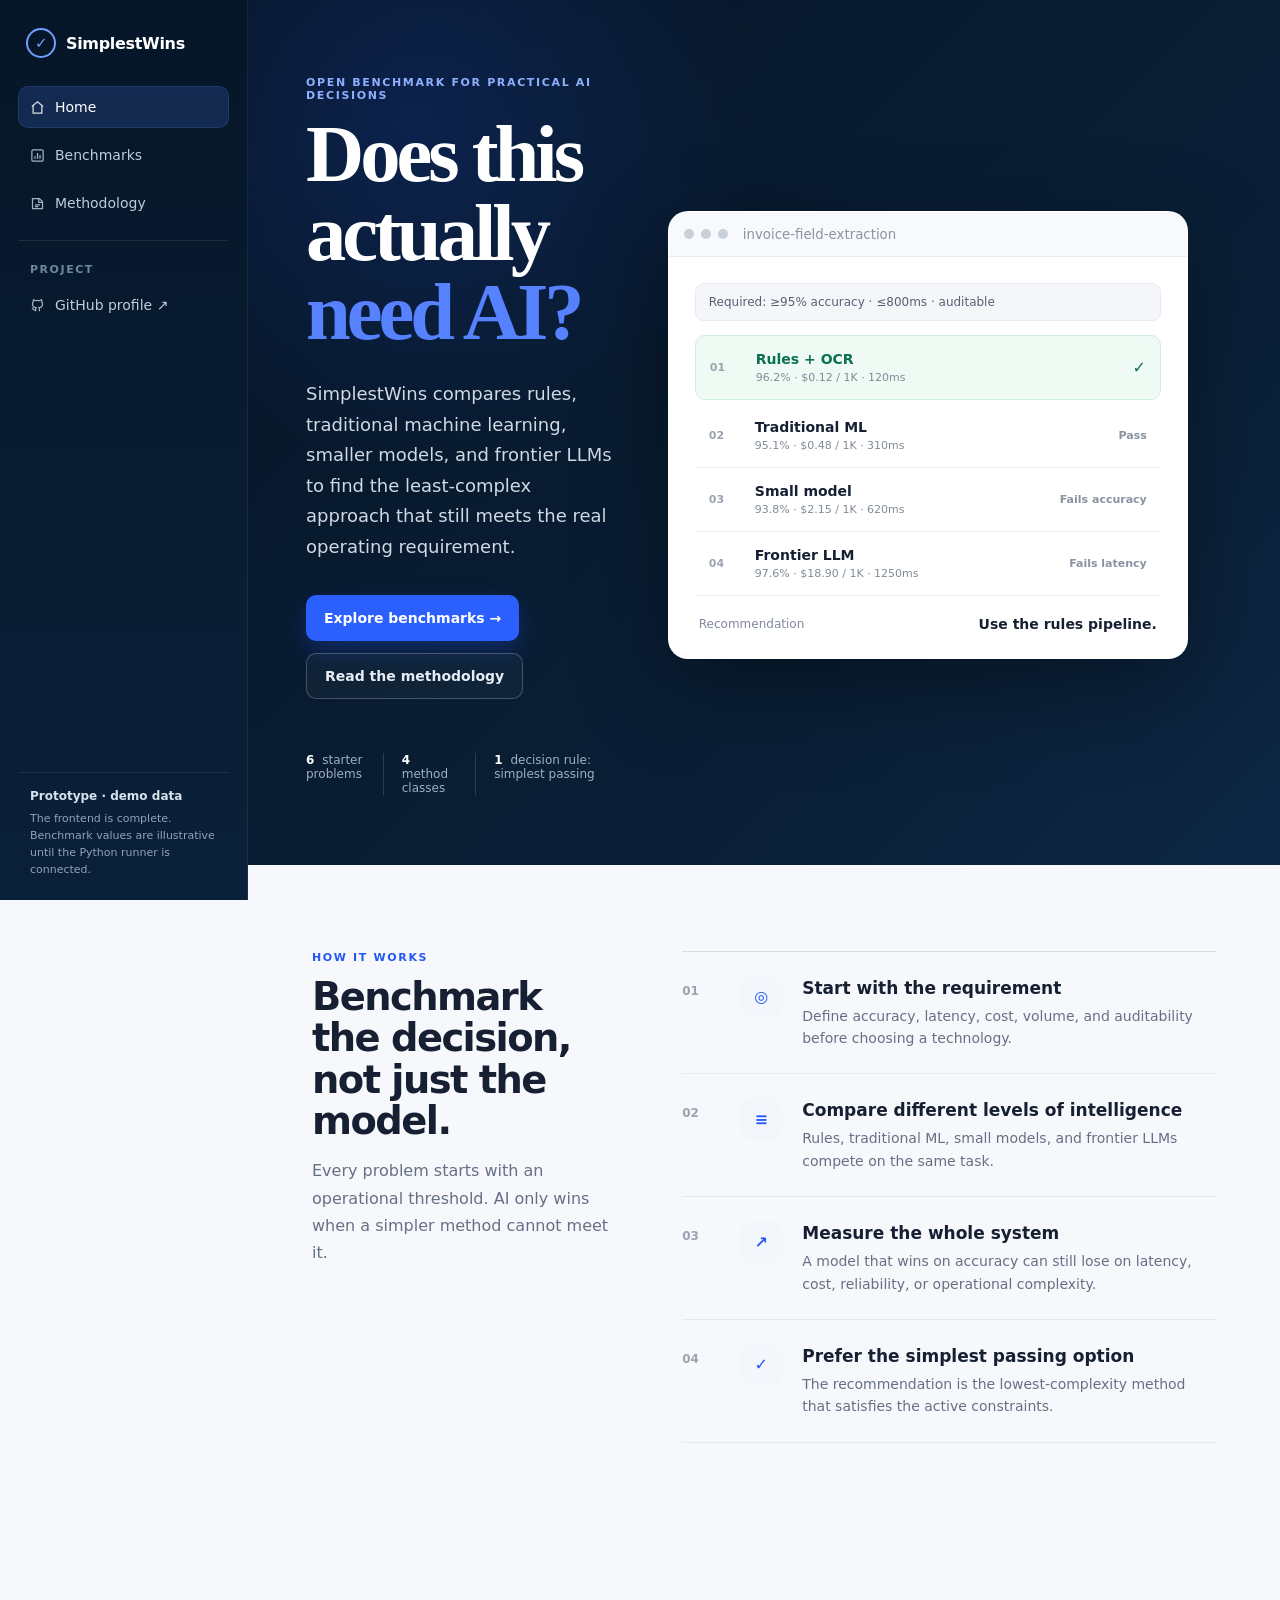
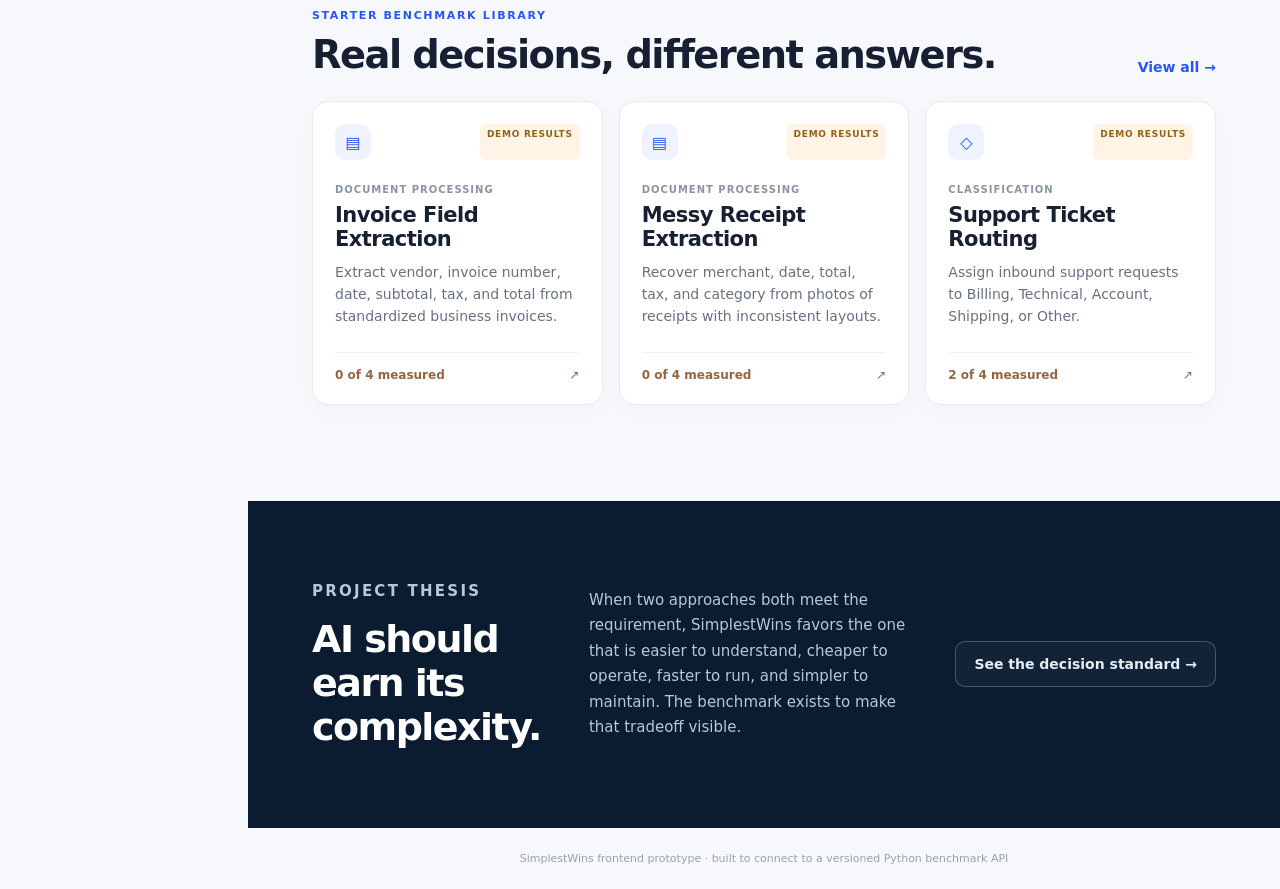
==== commit 0b62fc54: "Connect the frontend to the API, and add migrations Phase 5 and the migration gap, which were the la" ====
--- a/frontend/index.html
+++ b/frontend/index.html
@@ -10,4 +10,12 @@
 <section class="closing"><div><p class="eyebrow">Project thesis</p><h2>AI should earn its complexity.</h2></div><p>When two approaches both meet the requirement, SimplestWins favors the one that is easier to understand, cheaper to operate, faster to run, and simpler to maintain. The benchmark exists to make that tradeoff visible.</p><a class="btn secondary" href="methodology.html">See the decision standard →</a></section>
 <footer class="footer-note">SimplestWins frontend prototype · built to connect to a versioned Python benchmark API</footer>
 </main></div>
-<script type="module">import{setupMobileNav,renderProblemCards,benchmarkProblems}from'./assets/app.js';setupMobileNav();renderProblemCards(document.querySelector('[data-home-problems]'),benchmarkProblems.slice(0,3));</script></body></html>
+<script type="module">
+import { setupMobileNav, renderProblemCards } from './assets/app.js';
+import { loadProblems } from './assets/api.js';
+setupMobileNav();
+// The home page shows the same three problems the API serves, falling back to
+// the bundled copy when no backend is reachable.
+const problems = await loadProblems();
+renderProblemCards(document.querySelector('[data-home-problems]'), problems.slice(0, 3));
+</script></body></html>
--- a/frontend/assets/styles.css
+++ b/frontend/assets/styles.css
@@ -130,3 +130,38 @@
 /* Keep the method description from crowding out the pass/fail columns. */
 .workspace .results-table{min-width:760px}
 .workspace .method-cell{max-width:290px}
+
+/* ============================================================================
+   Evidence states — section 3.1 of PROJECT_STANDARD.md
+   Illustrative figures are shown for context and must read as clearly weaker
+   than measured evidence, never as something that shaped the outcome.
+   ============================================================================ */
+.evidence-banner{background:var(--amberSoft);border:1px solid #f0d9b0;border-left:3px solid #d9a441;border-radius:12px;padding:13px 16px}
+.evidence-banner[hidden]{display:none}
+.evidence-banner strong{display:block;font-size:13.5px;color:#8a5a12;letter-spacing:-.01em}
+.evidence-banner p{margin:6px 0 0;font-size:12.5px;line-height:1.6;color:#7a6338}
+.evidence-banner b{color:#5f4a1f}
+
+.kpi.kpi-lead.kpi-incomplete{background:var(--amberSoft);border-color:#f0d9b0}
+.kpi.kpi-lead.kpi-incomplete span{color:#8a6320}
+.kpi.kpi-lead.kpi-incomplete strong{color:#985f13;font-size:14px;text-transform:none;letter-spacing:-.01em}
+.kpi.kpi-lead.kpi-incomplete small{color:#8a7245;margin-top:5px}
+
+.state-tag{display:inline-block;font-size:9.5px;font-weight:800;text-transform:uppercase;letter-spacing:.07em;padding:3px 7px;border-radius:5px;white-space:nowrap}
+.state-measured{background:var(--greenSoft);color:#0d6f4f;border:1px solid #cbead9}
+.state-demo{background:#f3f4f7;color:#7b8496;border:1px dashed #c9cfda}
+
+/* Illustrative rows recede: no fill, muted text, dashed leading edge. */
+.results-table tr.demo-row{background:#fcfcfd}
+.results-table tr.demo-row td{color:#98a2b3}
+.results-table tr.demo-row .method-cell strong{color:#7c8698;font-weight:640}
+.results-table tr.demo-row td:first-child{box-shadow:inset 3px 0 0 #e3e7ee}
+.results-table tr.demo-row .pass-label,.results-table tr.demo-row .fail-label{color:#a3abb8}
+
+.chart-legend-col span.legend-demo b{color:#98a2b3;font-weight:500}
+.chart-legend-col em.legend-note{color:#98a2b3;font-weight:600}
+.card-incomplete,.rail-incomplete{color:#98643f;font-weight:650}
+/* Where the numbers came from. Shown only when the page fell back to its
+   bundled copy, so a reader is never left guessing. */
+.source-note{margin:0;padding:9px 13px;font-size:12px;line-height:1.5;color:#5b6472;background:#f4f6fa;border:1px solid var(--line);border-left:3px solid #b9c2d0;border-radius:9px}
+.source-note[hidden]{display:none}
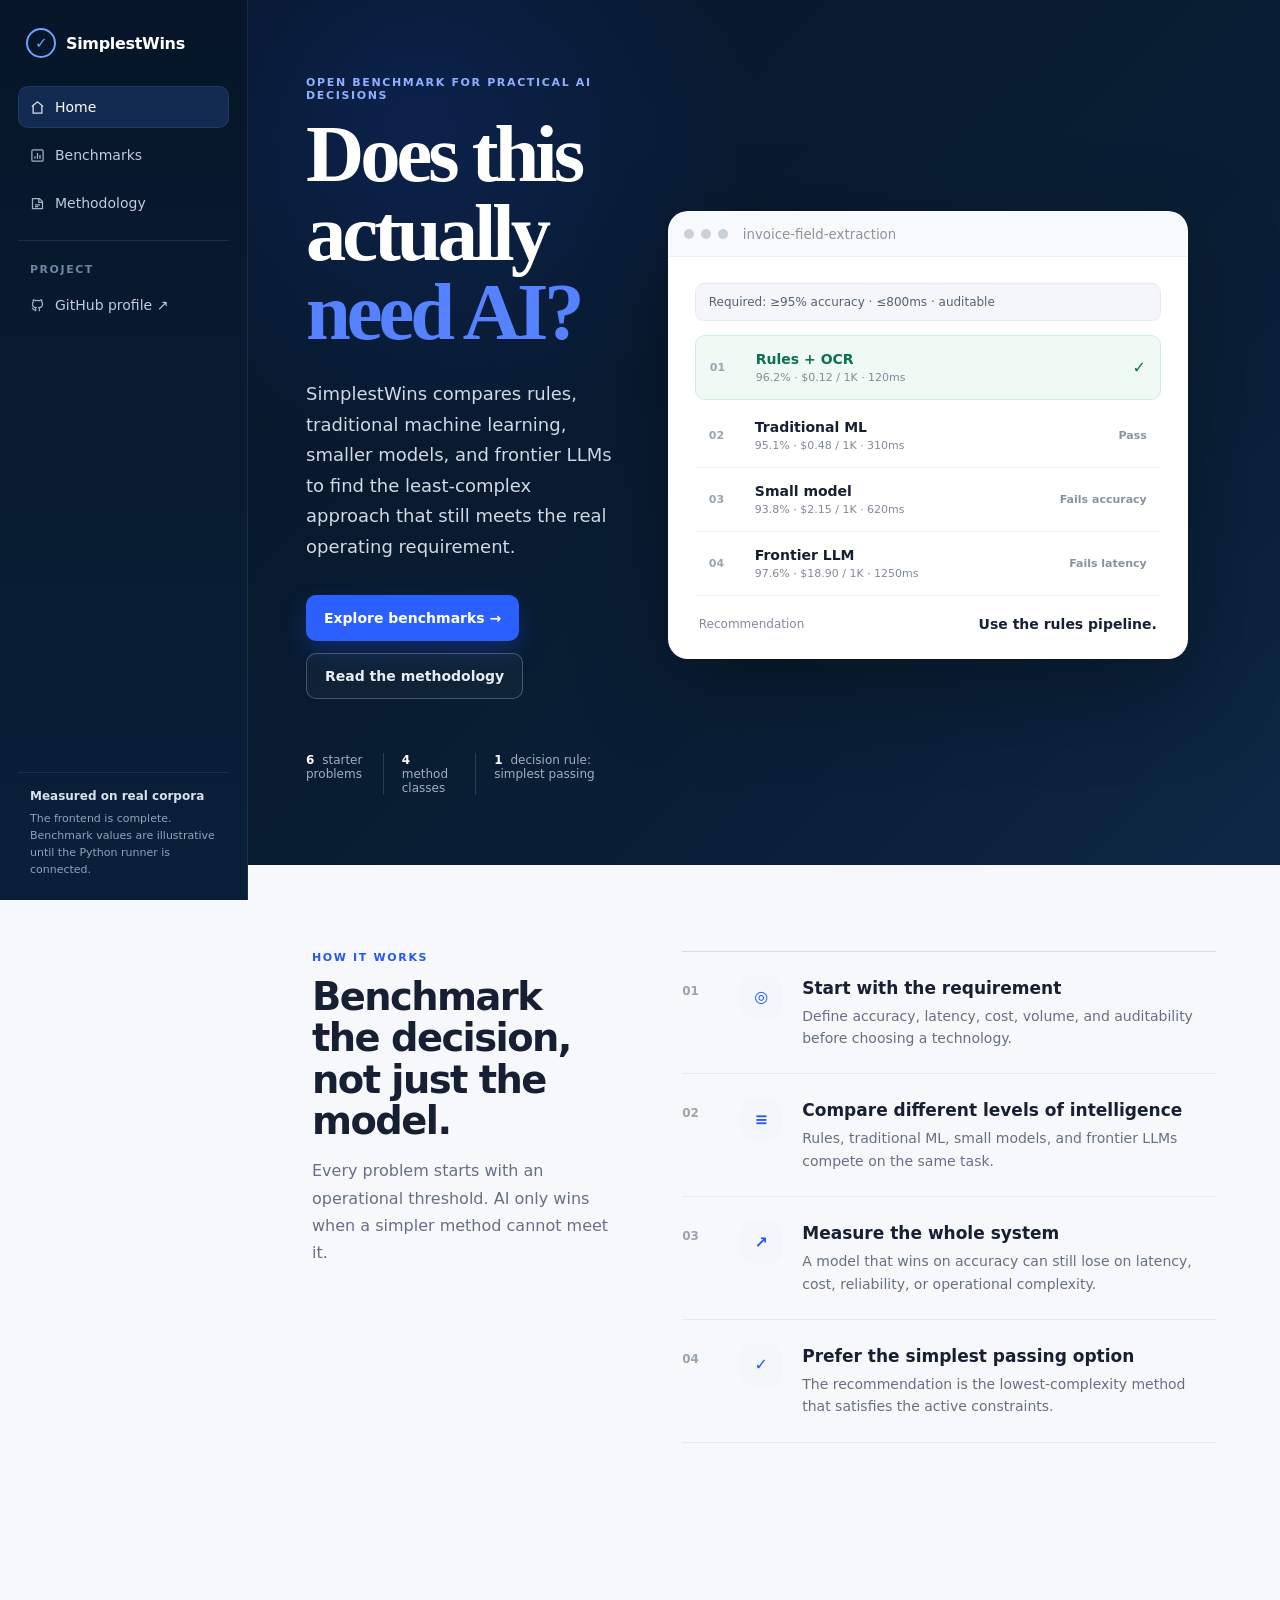
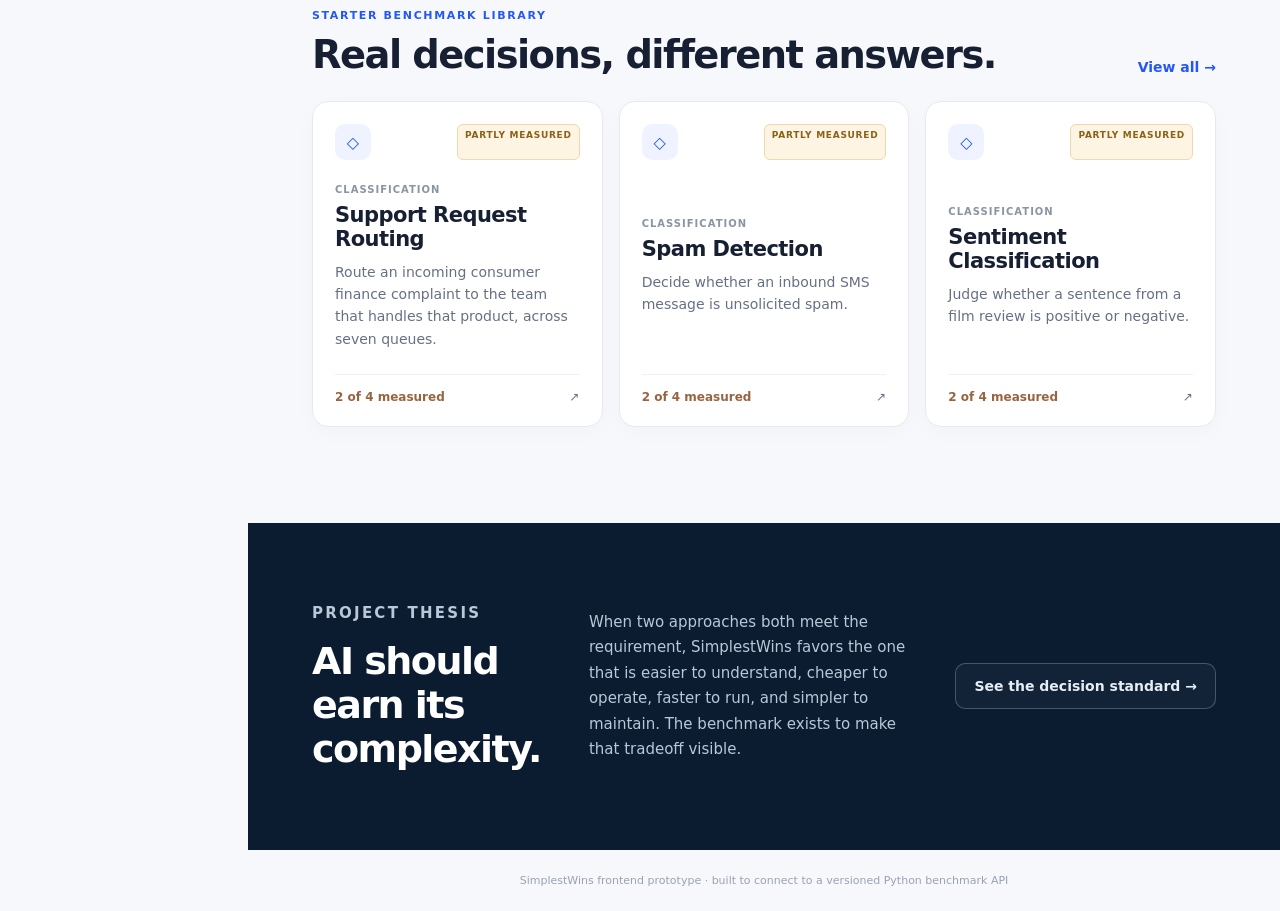
==== commit d63a844c: "Benchmark against real corpora, and publish the floors beside every number (#7) The previous benchma" ====
--- a/frontend/index.html
+++ b/frontend/index.html
@@ -1,7 +1,7 @@
 <!doctype html><html lang="en"><head><meta charset="utf-8"><meta name="viewport" content="width=device-width,initial-scale=1"><meta name="description" content="SimplestWins benchmarks rules, ML, small models, and frontier LLMs to find the simplest method that meets real operating constraints."><title>SimplestWins — Does this actually need AI?</title><link rel="icon" href="favicon.svg" type="image/svg+xml"><link rel="stylesheet" href="assets/styles.css"></head><body>
 <div class="shell">
 <header class="mobile-header"><div class="brand"><span class="brand-mark">✓</span><span>SimplestWins</span></div><button data-nav-toggle aria-label="Open navigation">☰</button></header>
-<aside class="sidebar"><div class="sidebar-brand"><a class="brand" href="index.html"><span class="brand-mark">✓</span><span>SimplestWins</span></a></div><nav class="nav"><a class="active" href="index.html"><svg viewBox="0 0 24 24" fill="none" stroke="currentColor" stroke-width="2" aria-hidden="true"><path d="M3 10.5 12 3l9 7.5"/><path d="M5 9.5V21h14V9.5"/></svg>Home</a><a href="benchmarks.html"><svg viewBox="0 0 24 24" fill="none" stroke="currentColor" stroke-width="2" aria-hidden="true"><rect x="3" y="3" width="18" height="18" rx="2"/><path d="M8 13v4M12 8v9M16 11v6"/></svg>Benchmarks</a><a href="methodology.html"><svg viewBox="0 0 24 24" fill="none" stroke="currentColor" stroke-width="2" aria-hidden="true"><path d="M4 4h11l5 5v11H4z"/><path d="M14 4v6h6M8 14h8M8 17h5"/></svg>Methodology</a></nav><div class="side-label">Project</div><nav class="nav"><a href="https://github.com/ParthD25" target="_blank" rel="noreferrer"><svg viewBox="0 0 24 24" fill="none" stroke="currentColor" stroke-width="2" aria-hidden="true"><path d="M9 19c-4 1.4-4-2.5-6-3m12 5v-3.5c0-1 .1-1.4-.5-2 2.8-.3 5.5-1.4 5.5-6a4.6 4.6 0 0 0-1.3-3.2 4.3 4.3 0 0 0-.1-3.2s-1.1-.3-3.5 1.3a12 12 0 0 0-6.2 0C6.5 2.8 5.4 3.1 5.4 3.1a4.3 4.3 0 0 0-.1 3.2A4.6 4.6 0 0 0 4 9.5c0 4.6 2.7 5.7 5.5 6-.6.6-.6 1.2-.5 2V21"/></svg>GitHub profile ↗</a></nav><div class="side-footer"><strong>Prototype · demo data</strong><p>The frontend is complete. Benchmark values are illustrative until the Python runner is connected.</p></div></aside><button class="sidebar-scrim" hidden aria-label="Close navigation"></button>
+<aside class="sidebar"><div class="sidebar-brand"><a class="brand" href="index.html"><span class="brand-mark">✓</span><span>SimplestWins</span></a></div><nav class="nav"><a class="active" href="index.html"><svg viewBox="0 0 24 24" fill="none" stroke="currentColor" stroke-width="2" aria-hidden="true"><path d="M3 10.5 12 3l9 7.5"/><path d="M5 9.5V21h14V9.5"/></svg>Home</a><a href="benchmarks.html"><svg viewBox="0 0 24 24" fill="none" stroke="currentColor" stroke-width="2" aria-hidden="true"><rect x="3" y="3" width="18" height="18" rx="2"/><path d="M8 13v4M12 8v9M16 11v6"/></svg>Benchmarks</a><a href="methodology.html"><svg viewBox="0 0 24 24" fill="none" stroke="currentColor" stroke-width="2" aria-hidden="true"><path d="M4 4h11l5 5v11H4z"/><path d="M14 4v6h6M8 14h8M8 17h5"/></svg>Methodology</a></nav><div class="side-label">Project</div><nav class="nav"><a href="https://github.com/ParthD25" target="_blank" rel="noreferrer"><svg viewBox="0 0 24 24" fill="none" stroke="currentColor" stroke-width="2" aria-hidden="true"><path d="M9 19c-4 1.4-4-2.5-6-3m12 5v-3.5c0-1 .1-1.4-.5-2 2.8-.3 5.5-1.4 5.5-6a4.6 4.6 0 0 0-1.3-3.2 4.3 4.3 0 0 0-.1-3.2s-1.1-.3-3.5 1.3a12 12 0 0 0-6.2 0C6.5 2.8 5.4 3.1 5.4 3.1a4.3 4.3 0 0 0-.1 3.2A4.6 4.6 0 0 0 4 9.5c0 4.6 2.7 5.7 5.5 6-.6.6-.6 1.2-.5 2V21"/></svg>GitHub profile ↗</a></nav><div class="side-footer"><strong>Measured on real corpora</strong><p>The frontend is complete. Benchmark values are illustrative until the Python runner is connected.</p></div></aside><button class="sidebar-scrim" hidden aria-label="Close navigation"></button>
 <main class="main">
 <section class="hero"><div class="hero-copy"><p class="hero-kicker">Open benchmark for practical AI decisions</p><h1>Does this actually <span>need AI?</span></h1><p class="hero-lede">SimplestWins compares rules, traditional machine learning, smaller models, and frontier LLMs to find the least-complex approach that still meets the real operating requirement.</p><div class="actions"><a class="btn primary" href="benchmarks.html">Explore benchmarks →</a><a class="btn secondary" href="methodology.html">Read the methodology</a></div><div class="hero-proof"><span><strong>6</strong> starter problems</span><span><strong>4</strong> method classes</span><span><strong>1</strong> decision rule: simplest passing</span></div></div>
 <div class="decision-window"><div class="window-bar"><i></i><i></i><i></i><small>invoice-field-extraction</small></div><div class="decision-content"><div class="decision-question">Required: ≥95% accuracy · ≤800ms · auditable</div><div class="decision-method winner"><span class="method-code">01</span><div><strong>Rules + OCR</strong><small>96.2% · $0.12 / 1K · 120ms</small></div><span>✓</span></div><div class="decision-method"><span class="method-code">02</span><div><strong>Traditional ML</strong><small>95.1% · $0.48 / 1K · 310ms</small></div><span class="method-state">Pass</span></div><div class="decision-method"><span class="method-code">03</span><div><strong>Small model</strong><small>93.8% · $2.15 / 1K · 620ms</small></div><span class="method-state">Fails accuracy</span></div><div class="decision-method"><span class="method-code">04</span><div><strong>Frontier LLM</strong><small>97.6% · $18.90 / 1K · 1250ms</small></div><span class="method-state">Fails latency</span></div><div class="decision-footer"><span>Recommendation</span><strong>Use the rules pipeline.</strong></div></div></div></section>
--- a/frontend/assets/styles.css
+++ b/frontend/assets/styles.css
@@ -165,3 +165,39 @@
    bundled copy, so a reader is never left guessing. */
 .source-note{margin:0;padding:9px 13px;font-size:12px;line-height:1.5;color:#5b6472;background:#f4f6fa;border:1px solid var(--line);border-left:3px solid #b9c2d0;border-radius:9px}
 .source-note[hidden]{display:none}
+
+/* --- Provenance states -------------------------------------------------- */
+/* A method that has never run is muted further than an illustrative one: it
+   carries no figures at all, so nothing in its row should read as a value. */
+.state-notrun{background:#fbfbfc;color:#9aa3b2;border:1px dotted #d3d8e1}
+.results-table tr.unrun-row td{color:#aab2be}
+.results-table tr.unrun-row td:first-child{box-shadow:inset 3px 0 0 #eceff4}
+.results-table tr.unrun-row .method-cell strong{color:#98a2b3;font-weight:600}
+.unrun-label{color:#b6bcc7}
+
+.status-measured{background:#eaf6ee;color:#1c7a43;border:1px solid #bfe3cd}
+.status-partial{background:#fdf4e3;color:#8a6116;border:1px solid #ecd9ad}
+.status-notrun{background:#f5f6f8;color:#7b8496;border:1px dashed #cfd5de}
+
+/* --- Floors panel ------------------------------------------------------- */
+.panel-note{margin:.35rem 0 0;max-width:62ch;color:#5c6675;font-size:.86rem;line-height:1.5}
+.floors{padding:1.15rem 1.35rem 1.35rem}
+.floor-cards{display:grid;grid-template-columns:repeat(auto-fit,minmax(190px,1fr));gap:.85rem}
+.floor-card{border:1px solid #e6e9ef;border-radius:10px;padding:.85rem .95rem;background:#fdfdfe}
+.floor-card span{display:block;font-size:.72rem;letter-spacing:.04em;text-transform:uppercase;color:#7b8496}
+.floor-card strong{display:block;margin:.3rem 0 .35rem;font-size:1.45rem;font-variant-numeric:tabular-nums;color:#171717}
+.floor-card small{display:block;color:#67707e;font-size:.78rem;line-height:1.45}
+
+.floor-provenance{margin-top:1.4rem;padding-top:1.2rem;border-top:1px solid #edeff3}
+.floor-provenance h3{margin:0 0 .4rem;font-size:.98rem}
+.floor-provenance p{margin:0 0 .8rem;max-width:70ch;color:#5c6675;font-size:.86rem;line-height:1.55}
+.floor-table{width:100%;border-collapse:collapse;font-size:.87rem;max-width:520px}
+.floor-table td{padding:.42rem .6rem;border-bottom:1px solid #eef0f4}
+.floor-table td:last-child{text-align:right;font-variant-numeric:tabular-nums;font-weight:620}
+.floor-table tr:last-child td{border-bottom:0}
+
+@media (prefers-color-scheme: dark){
+  .floor-card{background:#15171b;border-color:#272b32}
+  .floor-card strong{color:#f2f3f5}
+  .floor-table td{border-bottom-color:#242830}
+}
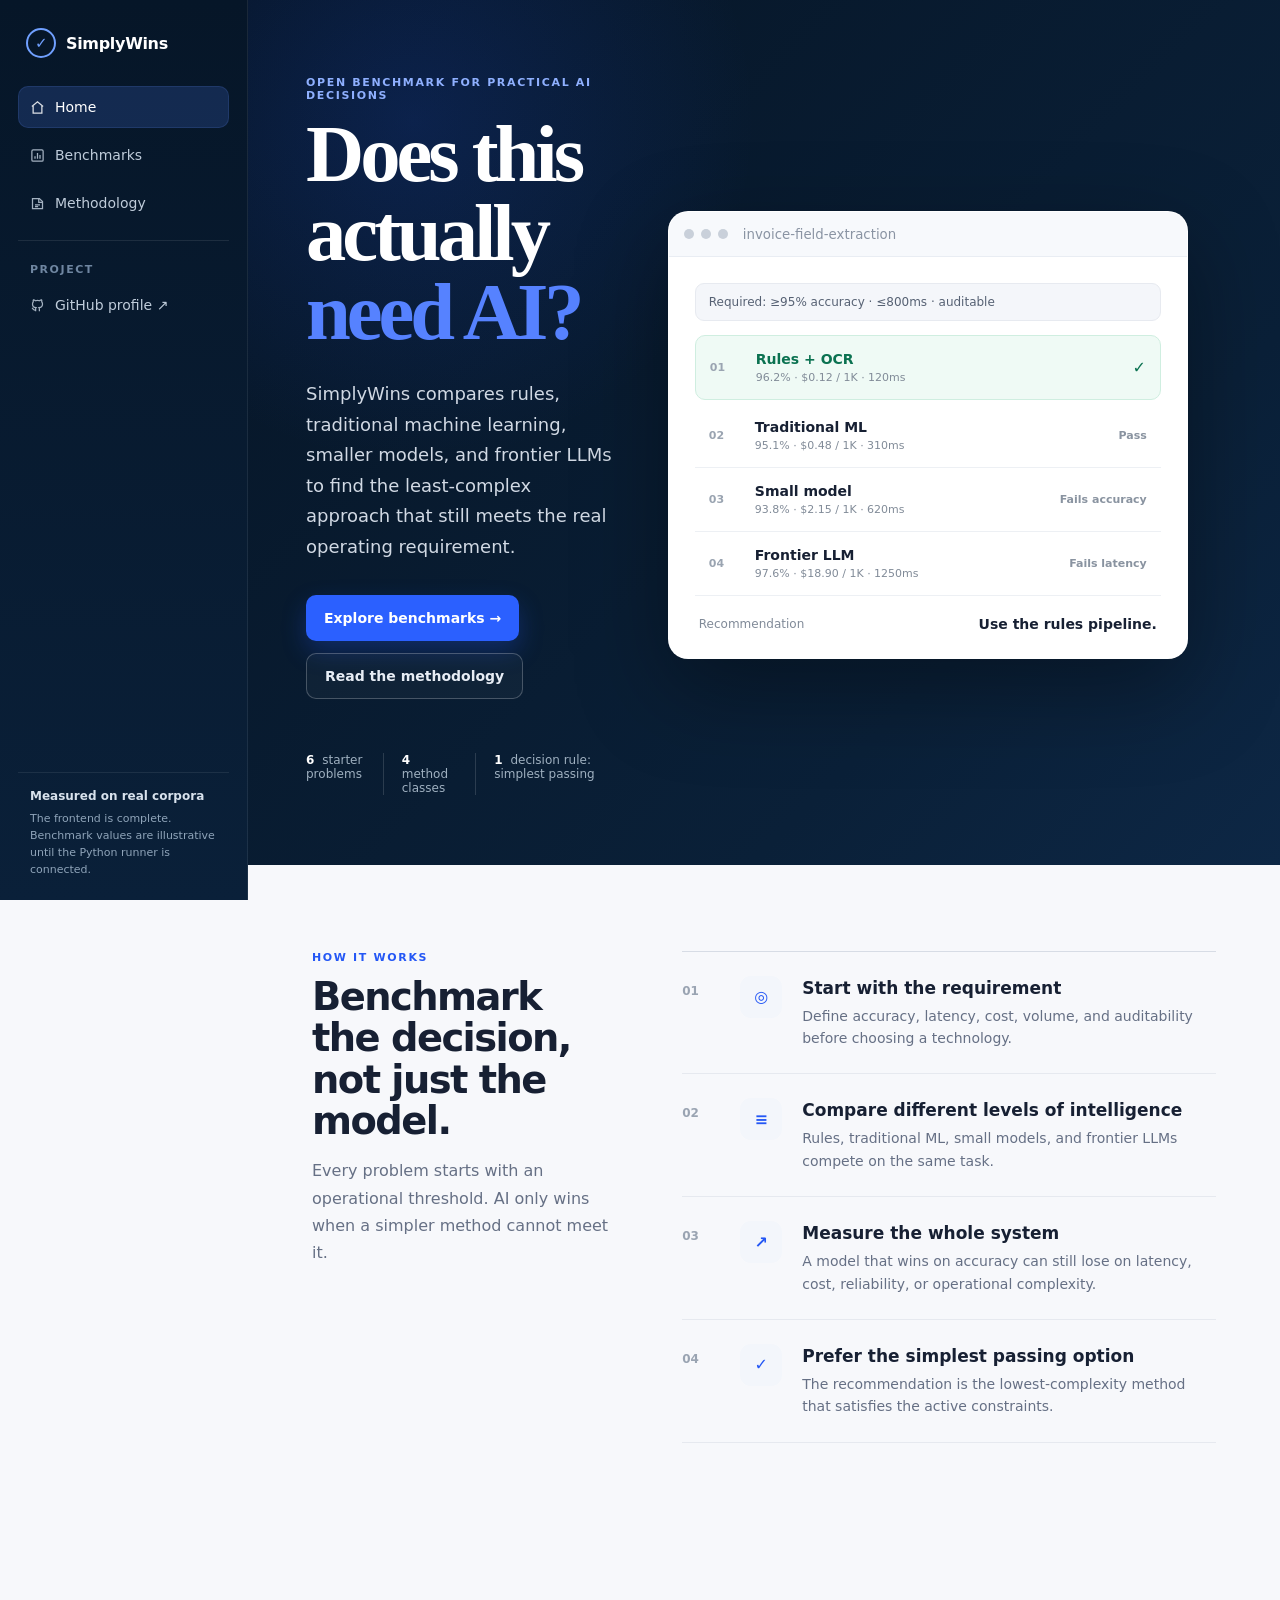
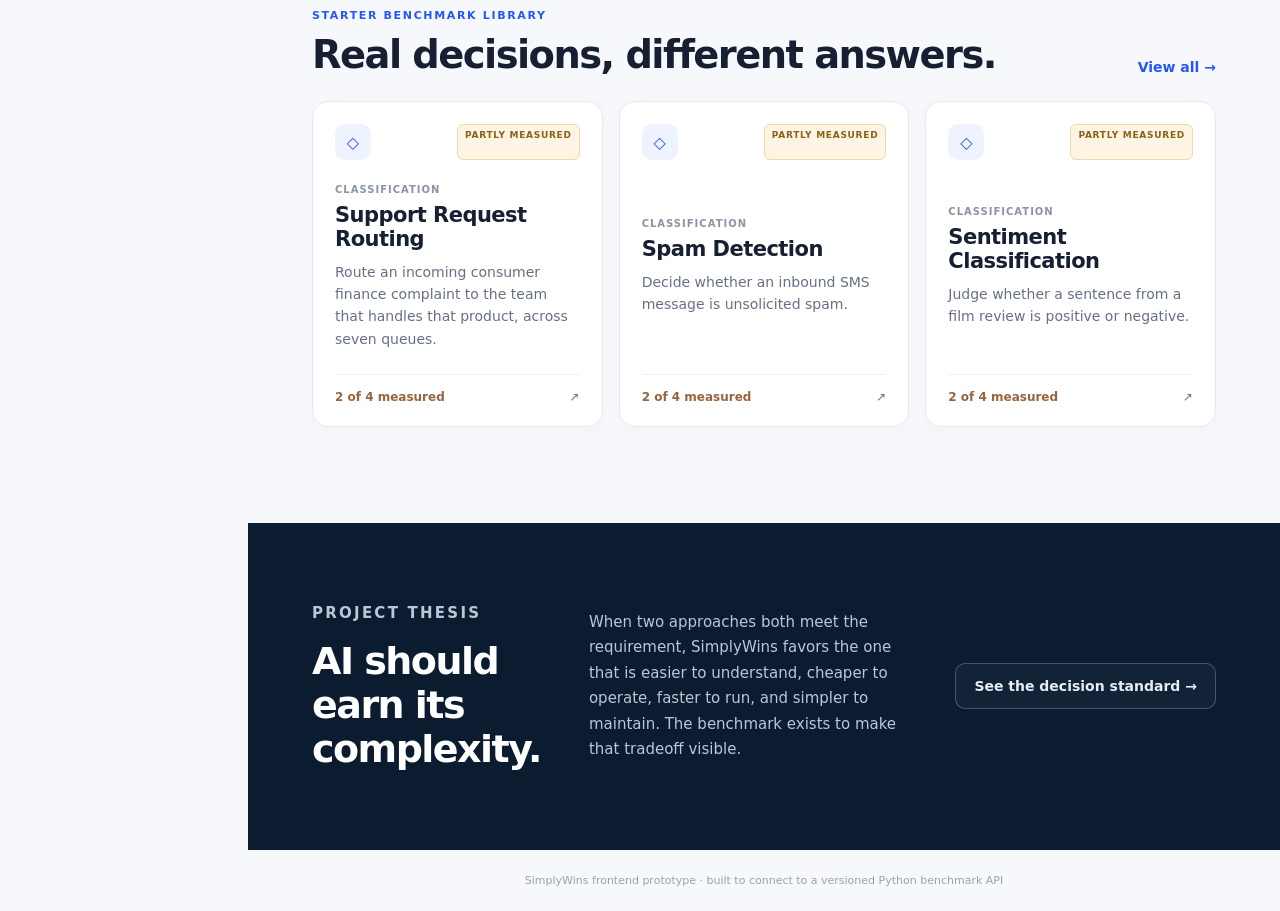
==== commit 4363e30a: "Rename the brand to SimplyWins, leaving the identifiers alone Page titles, the sidebar and mobile na" ====
--- a/frontend/index.html
+++ b/frontend/index.html
@@ -1,14 +1,14 @@
-<!doctype html><html lang="en"><head><meta charset="utf-8"><meta name="viewport" content="width=device-width,initial-scale=1"><meta name="description" content="SimplestWins benchmarks rules, ML, small models, and frontier LLMs to find the simplest method that meets real operating constraints."><title>SimplestWins — Does this actually need AI?</title><link rel="icon" href="favicon.svg" type="image/svg+xml"><link rel="stylesheet" href="assets/styles.css"></head><body>
+<!doctype html><html lang="en"><head><meta charset="utf-8"><meta name="viewport" content="width=device-width,initial-scale=1"><meta name="description" content="SimplyWins benchmarks rules, ML, small models, and frontier LLMs to find the simplest method that meets real operating constraints."><title>SimplyWins — Does this actually need AI?</title><link rel="icon" href="favicon.svg" type="image/svg+xml"><link rel="stylesheet" href="assets/styles.css"></head><body>
 <div class="shell">
-<header class="mobile-header"><div class="brand"><span class="brand-mark">✓</span><span>SimplestWins</span></div><button data-nav-toggle aria-label="Open navigation">☰</button></header>
-<aside class="sidebar"><div class="sidebar-brand"><a class="brand" href="index.html"><span class="brand-mark">✓</span><span>SimplestWins</span></a></div><nav class="nav"><a class="active" href="index.html"><svg viewBox="0 0 24 24" fill="none" stroke="currentColor" stroke-width="2" aria-hidden="true"><path d="M3 10.5 12 3l9 7.5"/><path d="M5 9.5V21h14V9.5"/></svg>Home</a><a href="benchmarks.html"><svg viewBox="0 0 24 24" fill="none" stroke="currentColor" stroke-width="2" aria-hidden="true"><rect x="3" y="3" width="18" height="18" rx="2"/><path d="M8 13v4M12 8v9M16 11v6"/></svg>Benchmarks</a><a href="methodology.html"><svg viewBox="0 0 24 24" fill="none" stroke="currentColor" stroke-width="2" aria-hidden="true"><path d="M4 4h11l5 5v11H4z"/><path d="M14 4v6h6M8 14h8M8 17h5"/></svg>Methodology</a></nav><div class="side-label">Project</div><nav class="nav"><a href="https://github.com/ParthD25" target="_blank" rel="noreferrer"><svg viewBox="0 0 24 24" fill="none" stroke="currentColor" stroke-width="2" aria-hidden="true"><path d="M9 19c-4 1.4-4-2.5-6-3m12 5v-3.5c0-1 .1-1.4-.5-2 2.8-.3 5.5-1.4 5.5-6a4.6 4.6 0 0 0-1.3-3.2 4.3 4.3 0 0 0-.1-3.2s-1.1-.3-3.5 1.3a12 12 0 0 0-6.2 0C6.5 2.8 5.4 3.1 5.4 3.1a4.3 4.3 0 0 0-.1 3.2A4.6 4.6 0 0 0 4 9.5c0 4.6 2.7 5.7 5.5 6-.6.6-.6 1.2-.5 2V21"/></svg>GitHub profile ↗</a></nav><div class="side-footer"><strong>Measured on real corpora</strong><p>The frontend is complete. Benchmark values are illustrative until the Python runner is connected.</p></div></aside><button class="sidebar-scrim" hidden aria-label="Close navigation"></button>
+<header class="mobile-header"><div class="brand"><span class="brand-mark">✓</span><span>SimplyWins</span></div><button data-nav-toggle aria-label="Open navigation">☰</button></header>
+<aside class="sidebar"><div class="sidebar-brand"><a class="brand" href="index.html"><span class="brand-mark">✓</span><span>SimplyWins</span></a></div><nav class="nav"><a class="active" href="index.html"><svg viewBox="0 0 24 24" fill="none" stroke="currentColor" stroke-width="2" aria-hidden="true"><path d="M3 10.5 12 3l9 7.5"/><path d="M5 9.5V21h14V9.5"/></svg>Home</a><a href="benchmarks.html"><svg viewBox="0 0 24 24" fill="none" stroke="currentColor" stroke-width="2" aria-hidden="true"><rect x="3" y="3" width="18" height="18" rx="2"/><path d="M8 13v4M12 8v9M16 11v6"/></svg>Benchmarks</a><a href="methodology.html"><svg viewBox="0 0 24 24" fill="none" stroke="currentColor" stroke-width="2" aria-hidden="true"><path d="M4 4h11l5 5v11H4z"/><path d="M14 4v6h6M8 14h8M8 17h5"/></svg>Methodology</a></nav><div class="side-label">Project</div><nav class="nav"><a href="https://github.com/ParthD25" target="_blank" rel="noreferrer"><svg viewBox="0 0 24 24" fill="none" stroke="currentColor" stroke-width="2" aria-hidden="true"><path d="M9 19c-4 1.4-4-2.5-6-3m12 5v-3.5c0-1 .1-1.4-.5-2 2.8-.3 5.5-1.4 5.5-6a4.6 4.6 0 0 0-1.3-3.2 4.3 4.3 0 0 0-.1-3.2s-1.1-.3-3.5 1.3a12 12 0 0 0-6.2 0C6.5 2.8 5.4 3.1 5.4 3.1a4.3 4.3 0 0 0-.1 3.2A4.6 4.6 0 0 0 4 9.5c0 4.6 2.7 5.7 5.5 6-.6.6-.6 1.2-.5 2V21"/></svg>GitHub profile ↗</a></nav><div class="side-footer"><strong>Measured on real corpora</strong><p>The frontend is complete. Benchmark values are illustrative until the Python runner is connected.</p></div></aside><button class="sidebar-scrim" hidden aria-label="Close navigation"></button>
 <main class="main">
-<section class="hero"><div class="hero-copy"><p class="hero-kicker">Open benchmark for practical AI decisions</p><h1>Does this actually <span>need AI?</span></h1><p class="hero-lede">SimplestWins compares rules, traditional machine learning, smaller models, and frontier LLMs to find the least-complex approach that still meets the real operating requirement.</p><div class="actions"><a class="btn primary" href="benchmarks.html">Explore benchmarks →</a><a class="btn secondary" href="methodology.html">Read the methodology</a></div><div class="hero-proof"><span><strong>6</strong> starter problems</span><span><strong>4</strong> method classes</span><span><strong>1</strong> decision rule: simplest passing</span></div></div>
+<section class="hero"><div class="hero-copy"><p class="hero-kicker">Open benchmark for practical AI decisions</p><h1>Does this actually <span>need AI?</span></h1><p class="hero-lede">SimplyWins compares rules, traditional machine learning, smaller models, and frontier LLMs to find the least-complex approach that still meets the real operating requirement.</p><div class="actions"><a class="btn primary" href="benchmarks.html">Explore benchmarks →</a><a class="btn secondary" href="methodology.html">Read the methodology</a></div><div class="hero-proof"><span><strong>6</strong> starter problems</span><span><strong>4</strong> method classes</span><span><strong>1</strong> decision rule: simplest passing</span></div></div>
 <div class="decision-window"><div class="window-bar"><i></i><i></i><i></i><small>invoice-field-extraction</small></div><div class="decision-content"><div class="decision-question">Required: ≥95% accuracy · ≤800ms · auditable</div><div class="decision-method winner"><span class="method-code">01</span><div><strong>Rules + OCR</strong><small>96.2% · $0.12 / 1K · 120ms</small></div><span>✓</span></div><div class="decision-method"><span class="method-code">02</span><div><strong>Traditional ML</strong><small>95.1% · $0.48 / 1K · 310ms</small></div><span class="method-state">Pass</span></div><div class="decision-method"><span class="method-code">03</span><div><strong>Small model</strong><small>93.8% · $2.15 / 1K · 620ms</small></div><span class="method-state">Fails accuracy</span></div><div class="decision-method"><span class="method-code">04</span><div><strong>Frontier LLM</strong><small>97.6% · $18.90 / 1K · 1250ms</small></div><span class="method-state">Fails latency</span></div><div class="decision-footer"><span>Recommendation</span><strong>Use the rules pipeline.</strong></div></div></div></section>
 <section class="section split"><div class="section-intro"><p class="eyebrow">How it works</p><h2>Benchmark the decision, not just the model.</h2><p>Every problem starts with an operational threshold. AI only wins when a simpler method cannot meet it.</p></div><div class="principle-list"><article class="principle-row"><span class="principle-number">01</span><span class="principle-icon">◎</span><div><h3>Start with the requirement</h3><p>Define accuracy, latency, cost, volume, and auditability before choosing a technology.</p></div></article><article class="principle-row"><span class="principle-number">02</span><span class="principle-icon">≡</span><div><h3>Compare different levels of intelligence</h3><p>Rules, traditional ML, small models, and frontier LLMs compete on the same task.</p></div></article><article class="principle-row"><span class="principle-number">03</span><span class="principle-icon">↗</span><div><h3>Measure the whole system</h3><p>A model that wins on accuracy can still lose on latency, cost, reliability, or operational complexity.</p></div></article><article class="principle-row"><span class="principle-number">04</span><span class="principle-icon">✓</span><div><h3>Prefer the simplest passing option</h3><p>The recommendation is the lowest-complexity method that satisfies the active constraints.</p></div></article></div></section>
 <section class="featured"><div class="section-heading"><div><p class="eyebrow">Starter benchmark library</p><h2>Real decisions, different answers.</h2></div><a class="text-link" href="benchmarks.html">View all →</a></div><div class="problem-grid" data-home-problems></div></section>
-<section class="closing"><div><p class="eyebrow">Project thesis</p><h2>AI should earn its complexity.</h2></div><p>When two approaches both meet the requirement, SimplestWins favors the one that is easier to understand, cheaper to operate, faster to run, and simpler to maintain. The benchmark exists to make that tradeoff visible.</p><a class="btn secondary" href="methodology.html">See the decision standard →</a></section>
-<footer class="footer-note">SimplestWins frontend prototype · built to connect to a versioned Python benchmark API</footer>
+<section class="closing"><div><p class="eyebrow">Project thesis</p><h2>AI should earn its complexity.</h2></div><p>When two approaches both meet the requirement, SimplyWins favors the one that is easier to understand, cheaper to operate, faster to run, and simpler to maintain. The benchmark exists to make that tradeoff visible.</p><a class="btn secondary" href="methodology.html">See the decision standard →</a></section>
+<footer class="footer-note">SimplyWins frontend prototype · built to connect to a versioned Python benchmark API</footer>
 </main></div>
 <script type="module">
 import { setupMobileNav, renderProblemCards } from './assets/app.js';
